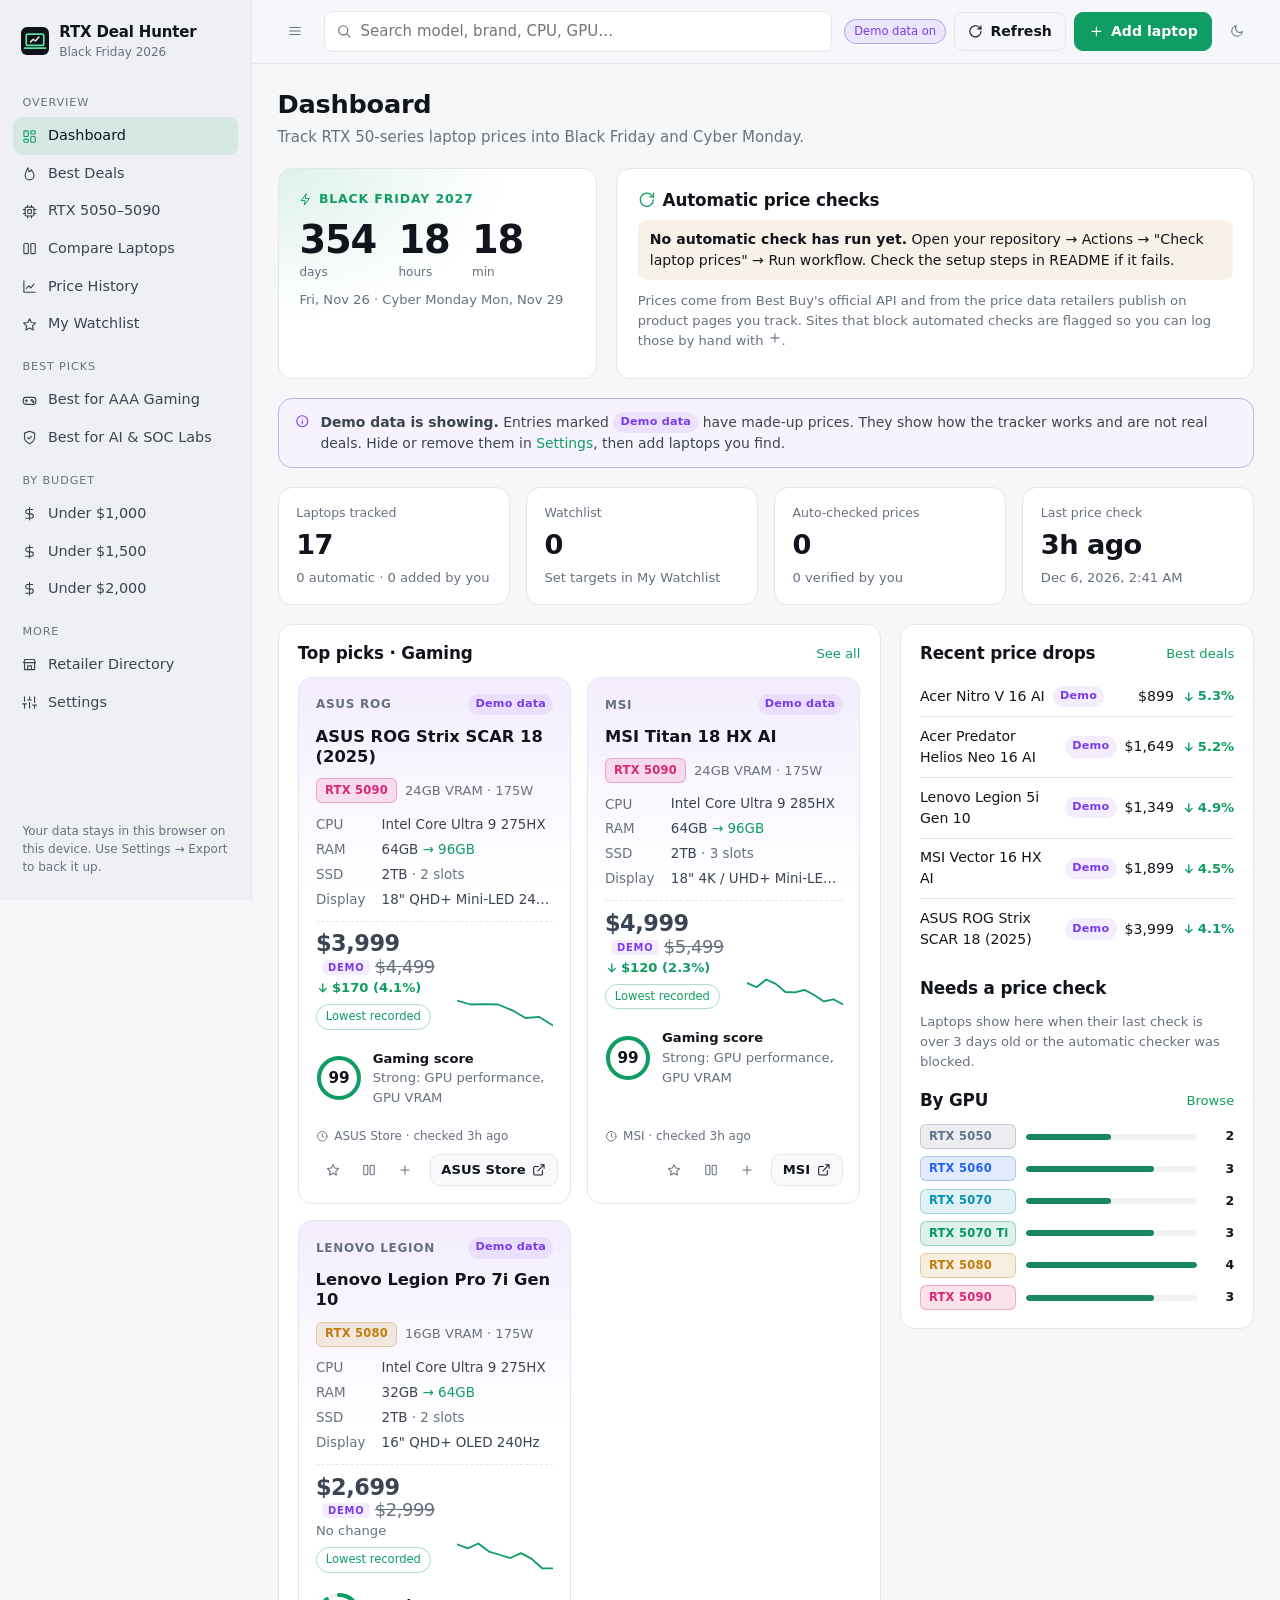
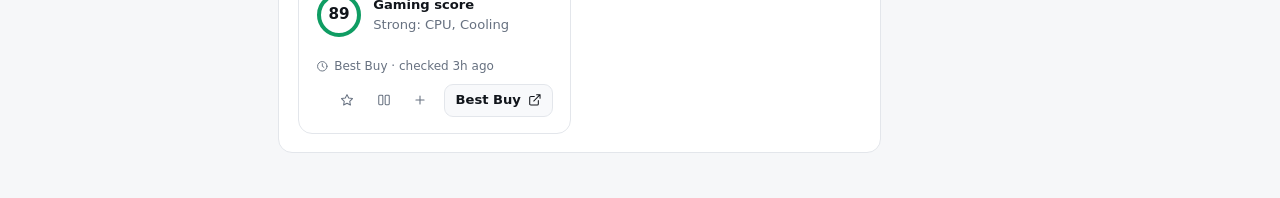
==== index.html @ cf2bd479 "Add files via upload uploading existing codebase!" ====
<!DOCTYPE html>
<html lang="en" data-theme="dark">
<head>
  <meta charset="utf-8">
  <meta name="viewport" content="width=device-width, initial-scale=1, viewport-fit=cover">
  <title>RTX Deal Hunter · Gaming Laptop Deal Tracker</title>
  <meta name="description" content="Track, compare and score RTX 50-series gaming laptop deals for Black Friday and Cyber Monday. Runs entirely in your browser.">
  <meta name="color-scheme" content="dark light">
  <meta name="theme-color" content="#0b0d11">
  <meta http-equiv="Content-Security-Policy" content="default-src 'self'; script-src 'self'; style-src 'self' 'unsafe-inline'; img-src 'self' data:; connect-src 'self' https:; object-src 'none'; base-uri 'self'; form-action 'none'">
  <meta name="referrer" content="strict-origin-when-cross-origin">
  <link rel="icon" href="assets/favicon.svg" type="image/svg+xml">
  <link rel="stylesheet" href="style.css">
  <script src="script.js" defer></script>
</head>
<body>
  <a class="skip-link" href="#view">Skip to content</a>

  <div class="app">
    <aside class="sidebar" id="sidebar" aria-label="Main navigation">
      <div class="logo">
        <img src="assets/favicon.svg" alt="" width="28" height="28">
        <div>
          <div class="logo-name">RTX Deal Hunter</div>
          <div class="logo-sub">Black Friday 2026</div>
        </div>
      </div>
      <nav id="nav"></nav>
      <div class="sidebar-foot">
        <p>Your data stays in this browser on this device. Use Settings → Export to back it up.</p>
      </div>
    </aside>
    <div class="scrim" data-action="nav-close"></div>

    <div class="main">
      <header class="topbar">
        <button class="icon-btn nav-toggle" data-action="nav-toggle" aria-label="Open menu" aria-controls="sidebar"></button>
        <label class="top-search">
          <span class="sr-only">Search laptops</span>
          <span class="top-search-icon" aria-hidden="true"></span>
          <input type="search" id="global-search" placeholder="Search model, brand, CPU, GPU…" autocomplete="off">
        </label>
        <div class="top-actions">
          <span class="pill pill-demo" id="demo-pill" hidden>Demo data on</span>
          <button class="btn btn-ghost" data-action="refresh" id="refresh-btn" title="Refresh prices"></button>
          <button class="btn btn-primary" data-action="add-laptop" id="add-btn"></button>
          <button class="icon-btn" data-action="theme" id="theme-btn" aria-label="Toggle light or dark theme"></button>
        </div>
      </header>

      <main id="view" tabindex="-1"></main>
    </div>
  </div>

  <div class="compare-tray" id="compare-tray" hidden></div>
  <div class="modal-root" id="modal-root" hidden></div>
  <div class="toasts" id="toasts" aria-live="polite"></div>
  <input type="file" id="import-input" accept=".json,.csv,application/json,text/csv" hidden>

  <noscript><p class="noscript">RTX Deal Hunter needs JavaScript turned on.</p></noscript>
</body>
</html>
---- style.css ----
/* RTX Deal Hunter · style.css
 * Minimal dark-first design with an optional light theme.
 */

:root {
  --bg: #0b0d11;
  --bg-2: #0f1217;
  --surface: #13171d;
  --surface-2: #181d24;
  --surface-3: #1e242d;
  --border: #232a34;
  --border-2: #2d3541;
  --text: #e7eaee;
  --text-2: #b4bcc8;
  --muted: #828c9a;
  --accent: #5be3a3;
  --accent-2: #2fbf7f;
  --accent-ink: #062014;
  --accent-soft: rgba(91, 227, 163, .12);
  --down: #4ade80;
  --up: #f87171;
  --warn: #f5b84b;
  --warn-soft: rgba(245, 184, 75, .12);
  --demo: #a78bfa;
  --demo-soft: rgba(167, 139, 250, .13);
  --danger: #f87171;
  --shadow: 0 1px 2px rgba(0, 0, 0, .3), 0 8px 24px rgba(0, 0, 0, .25);
  --radius: 14px;
  --radius-sm: 9px;
  --sidebar: 252px;
  --font: "Inter", ui-sans-serif, system-ui, -apple-system, "Segoe UI", Roboto, "Helvetica Neue", Arial, sans-serif;
  --mono: ui-monospace, "SF Mono", "JetBrains Mono", Menlo, Consolas, monospace;
  --ease: cubic-bezier(.2, .7, .2, 1);
  --g5050: #94a3b8; --g5060: #60a5fa; --g5070: #22d3ee; --g5070ti: #34d399; --g5080: #fbbf24; --g5090: #f472b6;
  color-scheme: dark;
}
[data-theme="light"] {
  --bg: #f6f7f9;
  --bg-2: #eef0f3;
  --surface: #ffffff;
  --surface-2: #f8f9fb;
  --surface-3: #eff1f4;
  --border: #e3e6eb;
  --border-2: #d3d8df;
  --text: #11151b;
  --text-2: #3b4452;
  --muted: #677180;
  --accent: #0f9d63;
  --accent-2: #0b7f50;
  --accent-ink: #ffffff;
  --accent-soft: rgba(15, 157, 99, .1);
  --down: #0f9d63;
  --up: #dc2626;
  --warn: #b7791f;
  --warn-soft: rgba(183, 121, 31, .1);
  --demo: #7c3aed;
  --demo-soft: rgba(124, 58, 237, .09);
  --danger: #dc2626;
  --shadow: 0 1px 2px rgba(16, 24, 40, .05), 0 6px 18px rgba(16, 24, 40, .06);
  --g5050: #64748b; --g5060: #2563eb; --g5070: #0891b2; --g5070ti: #059669; --g5080: #c27c0e; --g5090: #db2777;
  color-scheme: light;
}

*, *::before, *::after { box-sizing: border-box; }
html { -webkit-text-size-adjust: 100%; scroll-behavior: smooth; }
body {
  margin: 0; background: var(--bg); color: var(--text);
  font: 15px/1.5 var(--font); font-feature-settings: "cv11", "ss01";
  -webkit-font-smoothing: antialiased; text-rendering: optimizeLegibility;
}
body.modal-open { overflow: hidden; }
h1, h2, h3 { margin: 0; line-height: 1.25; letter-spacing: -.01em; }
h1 { font-size: 1.6rem; font-weight: 650; }
h2 { font-size: 1.05rem; font-weight: 620; }
h3 { font-size: .98rem; font-weight: 600; }
p { margin: .4rem 0; }
a { color: var(--accent); text-decoration: none; }
a:hover { text-decoration: underline; }
code { font-family: var(--mono); font-size: .85em; background: var(--surface-3); padding: .1em .35em; border-radius: 5px; }
s { color: var(--muted); font-weight: 400; font-size: .8em; margin-left: .3rem; }
.muted { color: var(--muted); }
.small { font-size: .82rem; }
.ok { color: var(--down); }
.warn { color: var(--warn); }
.mt { margin-top: 1.2rem; }
.sr-only { position: absolute; width: 1px; height: 1px; overflow: hidden; clip: rect(0 0 0 0); white-space: nowrap; }
.skip-link { position: absolute; left: -999px; top: 8px; z-index: 100; background: var(--accent); color: var(--accent-ink); padding: .5rem .8rem; border-radius: 8px; }
.skip-link:focus { left: 8px; }
:focus-visible { outline: 2px solid var(--accent); outline-offset: 2px; border-radius: 6px; }
.ico { width: 1.05em; height: 1.05em; flex: none; }
.ico-lg { width: 2rem; height: 2rem; color: var(--muted); }
.num, .price, .kpi-value, .bar-val, .stats strong, .count strong, .rank, .ring span { font-variant-numeric: tabular-nums; }
.noscript { padding: 2rem; text-align: center; }

/* ---------- Layout ---------- */
.app { display: grid; grid-template-columns: var(--sidebar) 1fr; min-height: 100vh; }
.sidebar {
  position: sticky; top: 0; height: 100vh; overflow-y: auto;
  background: var(--bg-2); border-right: 1px solid var(--border);
  display: flex; flex-direction: column; padding: 1.1rem .8rem;
}
.logo { display: flex; align-items: center; gap: .65rem; padding: .2rem .5rem 1.1rem; }
.logo-name { font-weight: 700; letter-spacing: -.01em; }
.logo-sub { font-size: .75rem; color: var(--muted); }
.nav-group { font-size: .7rem; text-transform: uppercase; letter-spacing: .08em; color: var(--muted); padding: 1rem .6rem .35rem; }
.nav-item {
  display: flex; align-items: center; gap: .65rem; padding: .5rem .6rem; border-radius: 9px;
  color: var(--text-2); font-size: .9rem; transition: background .15s, color .15s;
}
.nav-item:hover { background: var(--surface-2); color: var(--text); text-decoration: none; }
.nav-item.active { background: var(--accent-soft); color: var(--text); }
.nav-item.active .ico { color: var(--accent); }
.nav-n { margin-left: auto; font-size: .72rem; color: var(--muted); font-variant-numeric: tabular-nums; }
.sidebar-foot { margin-top: auto; padding: 1rem .6rem 0; font-size: .75rem; color: var(--muted); }
.scrim { display: none; }

.main { min-width: 0; display: flex; flex-direction: column; }
.topbar {
  position: sticky; top: 0; z-index: 20; display: flex; align-items: center; gap: .8rem;
  padding: .7rem 1.6rem; background: color-mix(in srgb, var(--bg) 85%, transparent);
  backdrop-filter: saturate(140%) blur(10px); -webkit-backdrop-filter: saturate(140%) blur(10px);
  border-bottom: 1px solid var(--border);
}
.nav-toggle { display: none; }
.top-search { position: relative; flex: 1; max-width: 520px; }
.top-search-icon { position: absolute; left: .75rem; top: 50%; transform: translateY(-50%); color: var(--muted); display: flex; }
.top-search input { width: 100%; padding-left: 2.2rem; }
.top-actions { display: flex; align-items: center; gap: .5rem; margin-left: auto; }
#view { padding: 1.6rem; max-width: 1400px; width: 100%; outline: none; }

/* ---------- Controls ---------- */
input, select, textarea {
  font: inherit; color: var(--text); background: var(--surface); border: 1px solid var(--border);
  border-radius: var(--radius-sm); padding: .5rem .7rem; min-height: 38px; transition: border-color .15s, box-shadow .15s;
}
textarea { resize: vertical; min-height: 64px; }
input:hover, select:hover, textarea:hover { border-color: var(--border-2); }
input:focus, select:focus, textarea:focus { outline: none; border-color: var(--accent); box-shadow: 0 0 0 3px var(--accent-soft); }
select { appearance: none; padding-right: 2rem; background-image: linear-gradient(45deg, transparent 50%, var(--muted) 50%), linear-gradient(135deg, var(--muted) 50%, transparent 50%); background-position: calc(100% - 15px) 50%, calc(100% - 10px) 50%; background-size: 5px 5px; background-repeat: no-repeat; }
input[type=number] { -moz-appearance: textfield; }
input::-webkit-outer-spin-button, input::-webkit-inner-spin-button { -webkit-appearance: none; margin: 0; }
input[type=checkbox], input[type=radio] { min-height: 0; accent-color: var(--accent); width: 1rem; height: 1rem; margin: .15rem 0 0; flex: none; }

.btn {
  display: inline-flex; align-items: center; gap: .45rem; justify-content: center; white-space: nowrap;
  font: inherit; font-size: .88rem; font-weight: 550; color: var(--text); background: var(--surface-2);
  border: 1px solid var(--border); border-radius: var(--radius-sm); padding: .5rem .85rem; min-height: 38px;
  cursor: pointer; transition: background .15s, border-color .15s, transform .1s; text-decoration: none !important;
}
.btn:hover { background: var(--surface-3); border-color: var(--border-2); }
.btn:active { transform: translateY(1px); }
.btn-sm { padding: .35rem .65rem; min-height: 32px; font-size: .82rem; }
.btn-primary { background: var(--accent); border-color: var(--accent); color: var(--accent-ink); }
.btn-primary:hover { background: var(--accent-2); border-color: var(--accent-2); }
.btn-ghost { background: transparent; }
.btn-danger { background: var(--danger); border-color: var(--danger); color: #fff; }
.btn-danger-ghost { background: transparent; color: var(--danger); border-color: color-mix(in srgb, var(--danger) 40%, var(--border)); }
.btn-danger-ghost:hover { background: color-mix(in srgb, var(--danger) 10%, transparent); }
.icon-btn {
  display: inline-grid; place-items: center; width: 34px; height: 34px; padding: 0; flex: none;
  background: transparent; border: 1px solid transparent; border-radius: 9px; color: var(--muted); cursor: pointer;
  transition: background .15s, color .15s;
}
.icon-btn:hover { background: var(--surface-3); color: var(--text); text-decoration: none; }
.icon-btn.on { color: var(--accent); background: var(--accent-soft); }
.icon-btn.on .ico { fill: currentColor; fill-opacity: .25; }
.linklike { background: none; border: 0; padding: 0; font: inherit; color: inherit; text-align: left; cursor: pointer; }
.linklike:hover { color: var(--accent); }
.spinning .ico { animation: spin 1s linear infinite; }
@keyframes spin { to { transform: rotate(360deg); } }

.badge {
  display: inline-flex; align-items: center; gap: .25rem; font-size: .7rem; font-weight: 600; letter-spacing: .02em;
  padding: .15rem .45rem; border-radius: 999px; background: var(--surface-3); color: var(--text-2); white-space: nowrap; vertical-align: middle;
}
.badge .ico { width: .8rem; height: .8rem; }
.badge-ok { background: var(--accent-soft); color: var(--down); }
.badge-warn { background: var(--warn-soft); color: var(--warn); }
.badge-demo { background: var(--demo-soft); color: var(--demo); }
.pill { font-size: .72rem; padding: .2rem .55rem; border-radius: 999px; border: 1px solid var(--border); white-space: nowrap; }
.pill-demo { color: var(--demo); border-color: color-mix(in srgb, var(--demo) 40%, transparent); background: var(--demo-soft); }
.pill-auto { color: var(--accent); border-color: color-mix(in srgb, var(--accent) 40%, transparent); background: var(--accent-soft); }
.badge-auto { background: rgba(96, 165, 250, .13); color: #60a5fa; }
[data-theme="light"] .badge-auto { color: #2563eb; background: rgba(37, 99, 235, .09); }
.pill-low { color: var(--down); border-color: color-mix(in srgb, var(--down) 35%, transparent); }

.delta { display: inline-flex; align-items: center; gap: .15rem; font-weight: 600; font-size: .82rem; font-variant-numeric: tabular-nums; }
.delta .ico { width: .85rem; height: .85rem; stroke-width: 2.4; }
.delta.down { color: var(--down); }
.delta.up { color: var(--up); }
.delta.flat { color: var(--muted); font-weight: 500; }

.gpu-chip {
  display: inline-block; font-size: .72rem; font-weight: 700; letter-spacing: .02em; padding: .18rem .5rem; border-radius: 6px;
  color: var(--gc); background: color-mix(in srgb, var(--gc) 13%, transparent); border: 1px solid color-mix(in srgb, var(--gc) 30%, transparent); white-space: nowrap;
}
.g5050 { --gc: var(--g5050); } .g5060 { --gc: var(--g5060); } .g5070 { --gc: var(--g5070); }
.g5070ti { --gc: var(--g5070ti); } .g5080 { --gc: var(--g5080); } .g5090 { --gc: var(--g5090); }

/* ---------- Page ---------- */
.page-head { display: flex; justify-content: space-between; align-items: flex-end; gap: 1rem; flex-wrap: wrap; margin-bottom: 1.2rem; }
.page-head p { margin: .3rem 0 0; max-width: 70ch; }
.row-actions { display: flex; flex-wrap: wrap; gap: .4rem; align-items: center; }
.notice {
  display: flex; gap: .7rem; align-items: flex-start; padding: .8rem 1rem; margin-bottom: 1.2rem;
  border: 1px solid var(--border); background: var(--surface); border-radius: var(--radius); font-size: .87rem; color: var(--text-2);
}
.notice > .ico { margin-top: .15rem; color: var(--muted); }
.notice-demo { border-color: color-mix(in srgb, var(--demo) 30%, var(--border)); background: color-mix(in srgb, var(--demo) 6%, var(--surface)); }
.notice-demo > .ico { color: var(--demo); }
.panel { background: var(--surface); border: 1px solid var(--border); border-radius: var(--radius); padding: 1.1rem 1.2rem; margin-bottom: 1.2rem; }
.panel > h2 { margin-bottom: .7rem; }
.panel-head { display: flex; justify-content: space-between; align-items: center; gap: 1rem; margin-bottom: .8rem; flex-wrap: wrap; }

/* ---------- Dashboard ---------- */
.hero { display: grid; grid-template-columns: minmax(260px, 1fr) 2fr; gap: 1.2rem; margin-bottom: 1.2rem; }
.hero > div { background: var(--surface); border: 1px solid var(--border); border-radius: var(--radius); padding: 1.3rem; }
.hero-count { background: radial-gradient(120% 120% at 0% 0%, color-mix(in srgb, var(--accent) 14%, var(--surface)) 0%, var(--surface) 60%) !important; }
.eyebrow { display: flex; align-items: center; gap: .4rem; font-size: .78rem; font-weight: 600; text-transform: uppercase; letter-spacing: .07em; color: var(--accent); }
.count { display: flex; gap: 1.4rem; margin: .8rem 0 .5rem; }
.count strong { display: block; font-size: 2.4rem; font-weight: 700; line-height: 1; letter-spacing: -.03em; }
.count span { font-size: .75rem; color: var(--muted); }
.count-live { font-size: 2rem; font-weight: 700; margin: .8rem 0 .5rem; color: var(--accent); }
.hero-how h2 { margin-bottom: .6rem; }
.how-list { margin: 0 0 .5rem; padding-left: 1.2rem; display: grid; gap: .4rem; color: var(--text-2); font-size: .9rem; }
.hero-how h2 { display: flex; align-items: center; gap: .45rem; }
.hero-how h2 .ico { color: var(--accent); }
.auto-status { font-size: .88rem; padding: .55rem .75rem; border-radius: var(--radius-sm); margin: .2rem 0 .7rem; }
.auto-good { background: var(--accent-soft); }
.auto-warn { background: var(--warn-soft); }
.source-list { list-style: none; padding: 0; margin: 0 0 .6rem; display: grid; gap: .3rem; font-size: .85rem; }
.source-list li { display: grid; grid-template-columns: 10px auto 1fr; gap: .5rem; align-items: center; }
.source-list li .muted { text-align: right; }
.src-dot { width: 8px; height: 8px; border-radius: 50%; background: var(--muted); }
.src-ok { background: var(--accent); } .src-partial { background: var(--warn); }
.src-blocked, .src-error, .src-skipped, .src-no-price { background: var(--up); }
div.auto-warn { display: flex; align-items: center; gap: .35rem; color: var(--warn); background: none; padding: 0; margin: 0; }
.how-list .ico { vertical-align: -2px; color: var(--accent); }
.kpis { display: grid; grid-template-columns: repeat(4, minmax(0, 1fr)); gap: 1rem; margin-bottom: 1.2rem; }
.kpi { background: var(--surface); border: 1px solid var(--border); border-radius: var(--radius); padding: 1rem 1.1rem; }
.kpi-label { font-size: .78rem; color: var(--muted); }
.kpi-value { font-size: 1.7rem; font-weight: 680; letter-spacing: -.02em; margin: .15rem 0; }
.kpi.good .kpi-value { color: var(--accent); }
.dash-grid { display: grid; grid-template-columns: 1.7fr 1fr; gap: 1.2rem; align-items: start; }
.mini-list { list-style: none; margin: 0; padding: 0; }
.mini-list li { display: flex; align-items: center; gap: .5rem; padding: .55rem 0; border-top: 1px solid var(--border); font-size: .88rem; }
.mini-list li:first-child { border-top: 0; }
.mini-right { margin-left: auto; display: flex; align-items: center; gap: .5rem; white-space: nowrap; font-variant-numeric: tabular-nums; }
.gpu-dist { display: grid; gap: .45rem; }
.gpu-dist-row { display: grid; grid-template-columns: 96px 1fr 28px; align-items: center; gap: .6rem; color: inherit; }
.gpu-dist-row:hover { text-decoration: none; }
.gpu-dist-row:hover .bar > span { background: var(--accent); }

/* ---------- Filters ---------- */
.filters { display: flex; flex-wrap: wrap; gap: .5rem; align-items: center; margin-bottom: .6rem; }
.field { position: relative; display: flex; align-items: center; gap: .4rem; }
.field > .ico { position: absolute; left: .7rem; color: var(--muted); pointer-events: none; }
.field-search { flex: 1 1 240px; }
.field-search input, .field.grow input { width: 100%; padding-left: 2.1rem; }
.field.grow { flex: 1; }
.field-range input { width: 92px; }
.result-meta { font-size: .8rem; color: var(--muted); margin: 0 0 .9rem; }

.gpu-chips { display: flex; gap: .4rem; flex-wrap: wrap; margin-bottom: 1rem; }
.chip {
  display: inline-flex; align-items: center; gap: .45rem; font: inherit; font-size: .85rem; font-weight: 550;
  background: var(--surface); color: var(--text-2); border: 1px solid var(--border); border-radius: 999px; padding: .4rem .85rem; cursor: pointer;
}
.chip:hover { border-color: var(--border-2); color: var(--text); }
.chip.on { background: var(--accent-soft); color: var(--text); border-color: color-mix(in srgb, var(--accent) 45%, transparent); }
.chip-n { font-size: .72rem; color: var(--muted); font-variant-numeric: tabular-nums; }
.gpu-table { display: grid; grid-template-columns: repeat(6, minmax(0, 1fr)); gap: .6rem; }
.gpu-cell { background: var(--surface); border: 1px solid var(--border); border-radius: var(--radius-sm); padding: .75rem; display: grid; gap: .4rem; }
.gpu-cell.on { border-color: color-mix(in srgb, var(--accent) 45%, var(--border)); }
.gpu-meta { display: flex; justify-content: space-between; font-size: .82rem; }
.gpu-perf { height: 4px; border-radius: 4px; background: var(--surface-3); overflow: hidden; }
.gpu-perf > span { display: block; height: 100%; background: var(--accent); border-radius: 4px; }
.gpu-foot { margin: .6rem 0 1.2rem; }
.seg { display: inline-flex; gap: 2px; padding: 3px; background: var(--surface-2); border: 1px solid var(--border); border-radius: 11px; margin-bottom: 1rem; flex-wrap: wrap; }
.seg-btn { display: inline-flex; align-items: center; gap: .4rem; font: inherit; font-size: .84rem; font-weight: 550; padding: .38rem .8rem; border-radius: 8px; border: 0; background: transparent; color: var(--muted); cursor: pointer; white-space: nowrap; }
.seg-btn:hover { color: var(--text); }
.seg-btn.on { background: var(--surface); color: var(--text); box-shadow: var(--shadow); }
.seg-n { font-size: .72rem; font-variant-numeric: tabular-nums; color: var(--accent); }
.seg-sm { margin: 0; }
.seg-scroll { display: flex; flex-wrap: nowrap; overflow-x: auto; max-width: 100%; scrollbar-width: none; }

/* ---------- Cards ---------- */
.grid { display: grid; grid-template-columns: repeat(auto-fill, minmax(300px, 1fr)); gap: 1rem; }
.grid-tight { grid-template-columns: repeat(auto-fill, minmax(260px, 1fr)); }
.card {
  position: relative; display: flex; flex-direction: column; gap: .7rem; background: var(--surface); border: 1px solid var(--border);
  border-radius: var(--radius); padding: 1rem 1.05rem; transition: border-color .2s var(--ease), transform .2s var(--ease), box-shadow .2s var(--ease);
  animation: rise .35s var(--ease) both;
}
.card:hover { border-color: var(--border-2); box-shadow: var(--shadow); }
.card-demo { background-image: linear-gradient(var(--demo-soft), transparent 40%); }
@keyframes rise { from { opacity: 0; transform: translateY(6px); } }
.card-head { display: flex; justify-content: space-between; align-items: center; gap: .5rem; }
.brand { font-size: .75rem; color: var(--muted); font-weight: 600; text-transform: uppercase; letter-spacing: .06em; }
.badges { display: flex; gap: .3rem; flex-wrap: wrap; justify-content: flex-end; }
.card-title { font-size: 1.02rem; font-weight: 620; }
.gpu-line { display: flex; align-items: center; gap: .5rem; font-size: .82rem; }
.spec-list { margin: 0; display: grid; gap: .3rem; font-size: .84rem; }
.spec-list > div { display: grid; grid-template-columns: 58px 1fr; gap: .5rem; }
.spec-list dt { color: var(--muted); }
.spec-list dd { margin: 0; color: var(--text-2); overflow: hidden; text-overflow: ellipsis; white-space: nowrap; }
.price-block { display: flex; align-items: flex-end; justify-content: space-between; gap: .7rem; padding-top: .6rem; border-top: 1px dashed var(--border); }
.price { font-size: 1.4rem; font-weight: 700; letter-spacing: -.02em; line-height: 1.15; display: flex; align-items: baseline; flex-wrap: wrap; }
.price-big { font-size: 1.8rem; }
.price.is-demo { color: var(--text-2); }
.demo-tag { font-size: .62rem; font-weight: 700; text-transform: uppercase; letter-spacing: .08em; color: var(--demo); background: var(--demo-soft); padding: .1rem .35rem; border-radius: 5px; margin-left: .4rem; align-self: center; }
.delta-line { min-height: 1.2rem; display: flex; gap: .4rem; align-items: center; flex-wrap: wrap; }
.spark { width: 96px; height: 34px; flex: none; }
.spark polyline { stroke-width: 1.8; stroke-linejoin: round; stroke-linecap: round; }
.spark-down polyline { stroke: var(--down); }
.spark-up polyline { stroke: var(--muted); }
.spark-empty { width: 96px; }
.score-line { display: flex; align-items: center; gap: .7rem; padding: .5rem; margin: 0 -.5rem; border-radius: 10px; background: none; border: 0; font: inherit; color: inherit; text-align: left; cursor: pointer; }
.score-line:hover { background: var(--surface-2); }
.score-label { font-size: .82rem; font-weight: 600; }
.card-foot { display: flex; justify-content: space-between; align-items: center; gap: .5rem; margin-top: auto; flex-wrap: wrap; }
.checked { display: flex; align-items: center; gap: .35rem; font-size: .75rem; color: var(--muted); min-width: 0; }
.card-actions { display: flex; align-items: center; gap: .15rem; margin-left: auto; }
.card-actions .btn { margin-left: .3rem; }

.ring { position: relative; display: grid; place-items: center; flex: none; }
.ring svg { position: absolute; inset: 0; width: 100%; height: 100%; }
.ring circle { fill: none; stroke-width: 4; }
.ring-bg { stroke: var(--surface-3); }
.ring-fg { stroke-linecap: round; transition: stroke-dashoffset .6s var(--ease); }
.ring span { position: relative; font-weight: 700; font-size: .95rem; }
.ring-great .ring-fg { stroke: var(--accent); }
.ring-good .ring-fg { stroke: #60a5fa; }
.ring-ok .ring-fg { stroke: var(--warn); }
.ring-low .ring-fg { stroke: var(--up); }
.score-pill { display: inline-block; min-width: 2.4rem; text-align: center; font-weight: 700; padding: .15rem .4rem; border-radius: 7px; font-variant-numeric: tabular-nums; }
.sp-great { color: var(--accent); background: var(--accent-soft); }
.sp-good { color: #60a5fa; background: rgba(96, 165, 250, .12); }
.sp-ok { color: var(--warn); background: var(--warn-soft); }
.sp-low { color: var(--up); background: color-mix(in srgb, var(--up) 12%, transparent); }

/* ---------- Ranked list ---------- */
.ranked { list-style: none; margin: 0; padding: 0; display: grid; gap: .8rem; }
.ranked-row { display: grid; grid-template-columns: 40px 1fr 190px; gap: 1rem; align-items: start; background: var(--surface); border: 1px solid var(--border); border-radius: var(--radius); padding: 1rem 1.1rem; animation: rise .35s var(--ease) both; }
.rank { font-size: 1.3rem; font-weight: 700; color: var(--muted); padding-top: .1rem; }
.ranked-row:nth-child(-n+3) .rank { color: var(--accent); }
.ranked-top { display: flex; align-items: center; gap: .5rem; flex-wrap: wrap; margin-bottom: .2rem; }
.ranked-name { font-weight: 620; font-size: 1rem; }
.ranked-side { display: grid; justify-items: end; gap: .3rem; text-align: right; }
.ranked-side .price { justify-content: flex-end; }
.sub-scores { display: flex; gap: 1.2rem; margin-top: .7rem; }
.sub-scores > div { display: grid; }
.sub-scores strong { font-size: 1.15rem; }
.score-notes { margin: .6rem 0 0; padding-left: 1.1rem; font-size: .8rem; color: var(--text-2); display: grid; gap: .2rem; }

.bars { display: grid; gap: .5rem; margin-top: .7rem; }
.bars-compact { grid-template-columns: repeat(2, minmax(0, 1fr)); column-gap: 1.4rem; row-gap: .35rem; }
.bar-row { display: grid; grid-template-columns: 118px 1fr 56px; align-items: center; gap: .6rem; font-size: .8rem; }
.bar-row .bar-why { grid-column: 1 / -1; margin-top: -.3rem; }
.bar-label { color: var(--text-2); white-space: nowrap; overflow: hidden; text-overflow: ellipsis; }
.bar { display: block; height: 6px; background: var(--surface-3); border-radius: 6px; overflow: hidden; }
.bar > span { display: block; height: 100%; background: color-mix(in srgb, var(--accent) 75%, var(--text-2)); border-radius: 6px; transition: width .5s var(--ease); }
.bar-val { text-align: right; font-weight: 600; font-size: .78rem; }

/* ---------- Tables ---------- */
.table-wrap { overflow-x: auto; border: 1px solid var(--border); border-radius: var(--radius); background: var(--surface); -webkit-overflow-scrolling: touch; }
table { border-collapse: collapse; width: 100%; font-size: .86rem; }
th, td { padding: .6rem .8rem; border-bottom: 1px solid var(--border); text-align: left; vertical-align: top; }
tbody tr:last-child > * { border-bottom: 0; }
thead th { font-size: .78rem; font-weight: 600; color: var(--muted); background: var(--surface-2); }
.compare-table { min-width: 720px; }
.compare-table th[scope=row] { color: var(--muted); font-weight: 500; width: 180px; position: sticky; left: 0; background: var(--surface); z-index: 1; }
.compare-table thead th { font-size: .9rem; color: var(--text); min-width: 180px; }
.compare-table thead th:first-child { position: sticky; left: 0; z-index: 2; }
.compare-table td.best { background: var(--accent-soft); }
.compare-table tr.sec th { background: var(--surface-2); font-size: .72rem; text-transform: uppercase; letter-spacing: .07em; color: var(--muted); padding: .4rem .8rem; }
.compare-table .price { font-size: 1.15rem; }
.compare-pick select { min-width: 260px; }
.obs-table td { white-space: nowrap; }
.obs-table td:nth-child(5) { white-space: normal; min-width: 160px; }
.weights { font-size: .84rem; }
.weights td, .weights th { text-align: center; }
.weights th[scope=row] { text-align: left; font-weight: 500; color: var(--text-2); }
.weights td.hi { color: var(--accent); font-weight: 700; }

/* ---------- Charts ---------- */
.chart { position: relative; width: 100%; min-height: 220px; }
.chart-sm { min-height: 200px; margin: 1rem 0; }
.chart-svg { display: block; width: 100%; height: auto; overflow: visible; }
.chart-empty { display: grid; place-items: center; min-height: 200px; border: 1px dashed var(--border); border-radius: var(--radius-sm); font-size: .88rem; }
.grid-line { stroke: var(--border); stroke-width: 1; }
.axis { fill: var(--muted); font-size: 11px; font-family: var(--font); font-variant-numeric: tabular-nums; }
.ref-line { stroke: var(--muted); stroke-width: 1; stroke-dasharray: 3 4; opacity: .55; }
.ref-label { fill: var(--muted); font-size: 10.5px; font-family: var(--font); }
.price-line { fill: none; stroke: var(--accent); stroke-width: 2.2; stroke-linejoin: round; }
.area-top { stop-color: var(--accent); stop-opacity: .22; }
.area-bot { stop-color: var(--accent); stop-opacity: 0; }
.pt { stroke: var(--surface); stroke-width: 2; }
.pt-verified { fill: var(--accent); }
.pt-auto { fill: #60a5fa; }
.pt-unverified { fill: var(--warn); }
.pt-demo { fill: var(--demo); }
.hover-line { stroke: var(--text-2); stroke-width: 1; opacity: .4; }
.hit { cursor: crosshair; touch-action: pan-y; }
.tip {
  position: absolute; transform: translate(-50%, -100%); pointer-events: none; z-index: 3;
  background: var(--surface-3); border: 1px solid var(--border-2); border-radius: 9px; padding: .45rem .6rem; font-size: .78rem;
  box-shadow: var(--shadow); white-space: nowrap;
}
.legend { display: flex; gap: 1rem; flex-wrap: wrap; margin-top: .5rem; }
.legend span { display: inline-flex; align-items: center; gap: .35rem; }
.dot { width: 9px; height: 9px; border-radius: 50%; display: inline-block; }
.dot-auto { background: #60a5fa; } .dot-verified { background: var(--accent); } .dot-unverified { background: var(--warn); } .dot-demo { background: var(--demo); }
.dash { width: 16px; border-top: 1.5px dashed var(--muted); display: inline-block; }

/* ---------- History ---------- */
.hist-grid { display: grid; grid-template-columns: 1fr 1fr; gap: 1.2rem; }
.stats { display: grid; grid-template-columns: repeat(3, minmax(0, 1fr)); gap: 1rem .8rem; }
.stats > div { display: grid; gap: .1rem; }
.stats strong { font-size: 1.15rem; }
.cmp-row { display: flex; justify-content: space-between; gap: 1rem; padding: .5rem 0; border-bottom: 1px solid var(--border); font-size: .9rem; }

/* ---------- Watchlist ---------- */
.watch-list { display: grid; gap: .7rem; }
.watch-row { display: grid; grid-template-columns: 1fr 96px 140px 150px auto; gap: 1rem; align-items: center; background: var(--surface); border: 1px solid var(--border); border-radius: var(--radius); padding: .9rem 1.1rem; }
.watch-row.hit { border-color: color-mix(in srgb, var(--accent) 50%, var(--border)); }
.watch-price .price { font-size: 1.2rem; }
.watch-target { display: grid; gap: .2rem; }
.watch-target input { width: 100%; }

/* ---------- Settings ---------- */
.settings { display: grid; grid-template-columns: repeat(auto-fill, minmax(340px, 1fr)); gap: 0 1.2rem; align-items: start; }
.settings .panel > .row-actions, .settings .panel > .seg, .settings .panel > .btn { margin-top: .6rem; }
.radio-list { display: grid; gap: .35rem; margin: .6rem 0; }
.radio, .check, .switch { display: flex; gap: .55rem; align-items: flex-start; font-size: .88rem; cursor: pointer; }
.radio span { display: flex; align-items: center; gap: .45rem; }
.radio-list .radio { padding: .45rem .6rem; border: 1px solid var(--border); border-radius: var(--radius-sm); }
.radio-list .radio:has(input:checked) { border-color: color-mix(in srgb, var(--accent) 50%, var(--border)); background: var(--accent-soft); }
.radio-list .radio input { margin-top: .2rem; }
.import-row { display: flex; gap: .5rem; flex-wrap: wrap; align-items: center; margin: .8rem 0 .4rem; }
.feed-form { display: flex; gap: .5rem; flex-wrap: wrap; margin: .6rem 0; }
.plain-list { margin: .4rem 0 1rem; padding-left: 1.1rem; display: grid; gap: .35rem; color: var(--text-2); }

/* ---------- Empty ---------- */
.empty { display: grid; justify-items: center; text-align: center; gap: .4rem; padding: 2.5rem 1rem; border: 1px dashed var(--border-2); border-radius: var(--radius); background: var(--surface); }
.empty .btn { margin-top: .6rem; }

/* ---------- Retailers ---------- */
.retailer-card h3 { font-size: 1.05rem; }

/* ---------- Compare tray ---------- */
.compare-tray {
  position: fixed; left: 50%; bottom: 1rem; transform: translateX(-50%); z-index: 30; display: flex; align-items: center; gap: .8rem;
  max-width: min(900px, calc(100vw - 2rem)); padding: .5rem .5rem .5rem .8rem; background: var(--surface-3);
  border: 1px solid var(--border-2); border-radius: 14px; box-shadow: var(--shadow); animation: rise .25s var(--ease);
}
.compare-tray[hidden] { display: none; }
.tray-items { display: flex; gap: .35rem; overflow-x: auto; scrollbar-width: none; }
.tray-item { display: inline-flex; align-items: center; gap: .2rem; font-size: .78rem; padding: .25rem .3rem .25rem .6rem; background: var(--surface); border: 1px solid var(--border); border-radius: 8px; white-space: nowrap; }
.tray-item button { display: grid; place-items: center; width: 20px; height: 20px; background: none; border: 0; color: var(--muted); cursor: pointer; border-radius: 5px; padding: 0; }
.tray-item button:hover { color: var(--text); background: var(--surface-3); }

/* ---------- Modal ---------- */
.modal-root { position: fixed; inset: 0; z-index: 50; display: grid; place-items: center; padding: 1rem; }
.modal-root[hidden] { display: none; }
.modal-backdrop { position: absolute; inset: 0; background: rgba(5, 7, 10, .62); backdrop-filter: blur(3px); animation: fade .2s ease; }
.modal {
  position: relative; width: min(560px, 100%); max-height: calc(100vh - 2rem); overflow-y: auto; overscroll-behavior: contain;
  background: var(--surface); border: 1px solid var(--border-2); border-radius: 18px; padding: 1.4rem 1.5rem; box-shadow: 0 24px 64px rgba(0, 0, 0, .45);
  animation: pop .25s var(--ease);
}
.modal-wide { width: min(980px, 100%); }
.modal h2 { padding-right: 2.5rem; margin-bottom: .3rem; }
.modal h3 { margin: 1.2rem 0 .6rem; }
.modal-close { position: absolute; top: .9rem; right: .9rem; }
.modal-actions { display: flex; justify-content: flex-end; gap: .5rem; margin-top: 1.2rem; }
@keyframes fade { from { opacity: 0; } }
@keyframes pop { from { opacity: 0; transform: translateY(8px) scale(.985); } }
.detail-head { display: flex; justify-content: space-between; gap: 1rem; align-items: flex-start; flex-wrap: wrap; padding-right: 2.5rem; }
.detail-head .badges { justify-content: flex-start; margin-top: .4rem; }
.detail-price { text-align: right; display: grid; justify-items: end; gap: .2rem; }
.detail-actions { margin: 1rem 0 0; }
.detail-grid { display: grid; grid-template-columns: 1fr 1fr; gap: 1.6rem; }
.spec-table { margin: 0; display: grid; }
.spec-table > div { display: grid; grid-template-columns: 96px 1fr; gap: .7rem; padding: .45rem 0; border-bottom: 1px solid var(--border); font-size: .86rem; }
.spec-table dt { color: var(--muted); }
.spec-table dd { margin: 0; }
.score-head { display: flex; gap: .8rem; align-items: center; margin-bottom: .4rem; }
.form { display: grid; gap: .9rem; margin-top: 1rem; }
.form-grid { display: grid; grid-template-columns: repeat(2, minmax(0, 1fr)); gap: .8rem 1rem; }
.modal-wide .form-grid { grid-template-columns: repeat(4, minmax(0, 1fr)); }
.span-2 { grid-column: span 2; }
.fl { display: grid; gap: .3rem; font-size: .8rem; color: var(--muted); font-weight: 500; min-width: 0; }
.fl input, .fl select, .fl textarea { width: 100%; font-size: .92rem; }
fieldset.fl { border: 0; padding: 0; margin: 0; gap: .5rem; }
fieldset.fl legend { margin-bottom: .4rem; }
fieldset .radio { color: var(--text-2); padding: .55rem .7rem; border: 1px solid var(--border); border-radius: var(--radius-sm); }
fieldset .radio:has(input:checked) { border-color: color-mix(in srgb, var(--accent) 50%, var(--border)); background: var(--accent-soft); }
.check { color: var(--text-2); align-self: center; }
.form-error { color: var(--danger); font-size: .85rem; }

/* ---------- Toasts ---------- */
.toasts { position: fixed; top: 1rem; right: 1rem; z-index: 60; display: grid; gap: .5rem; max-width: min(380px, calc(100vw - 2rem)); }
.toast { background: var(--surface-3); color: var(--text); border: 1px solid var(--border-2); border-radius: 11px; padding: .65rem .9rem; font-size: .86rem; box-shadow: var(--shadow); opacity: 0; transform: translateY(-6px); transition: opacity .25s, transform .25s var(--ease); }
.toast.in { opacity: 1; transform: none; }
.toast-good { border-left: 3px solid var(--accent); }
.toast-error { border-left: 3px solid var(--danger); }

/* ---------- Responsive ---------- */
@media (max-width: 1200px) {
  .gpu-table { grid-template-columns: repeat(3, minmax(0, 1fr)); }
  .dash-grid { grid-template-columns: 1fr; }
  .watch-row { grid-template-columns: 1fr 120px 150px; }
  .watch-row .spark { display: none; }
  .watch-row .row-actions { grid-column: 1 / -1; }
}
@media (max-width: 960px) {
  .app { grid-template-columns: 1fr; }
  .sidebar { position: fixed; z-index: 40; left: 0; top: 0; width: min(290px, 85vw); transform: translateX(-102%); transition: transform .25s var(--ease); box-shadow: var(--shadow); }
  body.nav-open .sidebar { transform: none; }
  body.nav-open .scrim { display: block; position: fixed; inset: 0; z-index: 35; background: rgba(5, 7, 10, .5); }
  .nav-toggle { display: inline-grid; }
  .topbar { padding: .6rem 1rem; }
  #view { padding: 1.2rem 1rem 5rem; }
  .hero { grid-template-columns: 1fr; }
  .kpis { grid-template-columns: repeat(2, minmax(0, 1fr)); }
  .hist-grid, .detail-grid { grid-template-columns: 1fr; }
  .modal-wide .form-grid { grid-template-columns: repeat(2, minmax(0, 1fr)); }
  .ranked-row { grid-template-columns: 30px 1fr; }
  .ranked-side { grid-column: 2; justify-items: start; text-align: left; grid-template-columns: auto 1fr; align-items: center; column-gap: 1rem; }
  .ranked-side .ring { grid-row: span 3; }
  .ranked-side .price { justify-content: flex-start; }
}
@media (max-width: 640px) {
  body { font-size: 14.5px; }
  h1 { font-size: 1.35rem; }
  .hide-sm { display: none; }
  .pill-demo { display: none; }
  .top-actions .btn { padding: .45rem .6rem; }
  .filters > .field:not(.field-search) { flex: 1 1 calc(50% - .5rem); }
  .filters select, .filters .field-range { width: 100%; }
  .field-range input { width: 100%; }
  .filters > .btn { flex: 1 1 100%; }
  .grid, .grid-tight { grid-template-columns: 1fr; }
  .gpu-table { grid-template-columns: repeat(2, minmax(0, 1fr)); }
  .stats { grid-template-columns: repeat(2, minmax(0, 1fr)); }
  .bars-compact { grid-template-columns: 1fr; }
  .bar-row { grid-template-columns: 104px 1fr 50px; }
  .watch-row { grid-template-columns: 1fr 1fr; }
  .watch-row .watch-main { grid-column: 1 / -1; }
  .form-grid, .modal-wide .form-grid { grid-template-columns: 1fr; }
  .span-2 { grid-column: auto; }
  .modal-root { padding: 0; place-items: end stretch; }
  .modal, .modal-wide { width: 100%; max-height: 92vh; border-radius: 18px 18px 0 0; padding: 1.2rem 1rem calc(1.2rem + env(safe-area-inset-bottom)); }
  .detail-price { text-align: left; justify-items: start; }
  .compare-pick select { min-width: 0; width: 100%; }
  .count strong { font-size: 2rem; }
  .settings { grid-template-columns: 1fr; }
  .compare-tray { bottom: calc(.6rem + env(safe-area-inset-bottom)); }
}
@media (prefers-reduced-motion: reduce) {
  *, *::before, *::after { animation: none !important; transition: none !important; scroll-behavior: auto !important; }
}
@media print {
  .sidebar, .topbar, .compare-tray, .card-actions, .row-actions { display: none !important; }
  .app { display: block; }
}
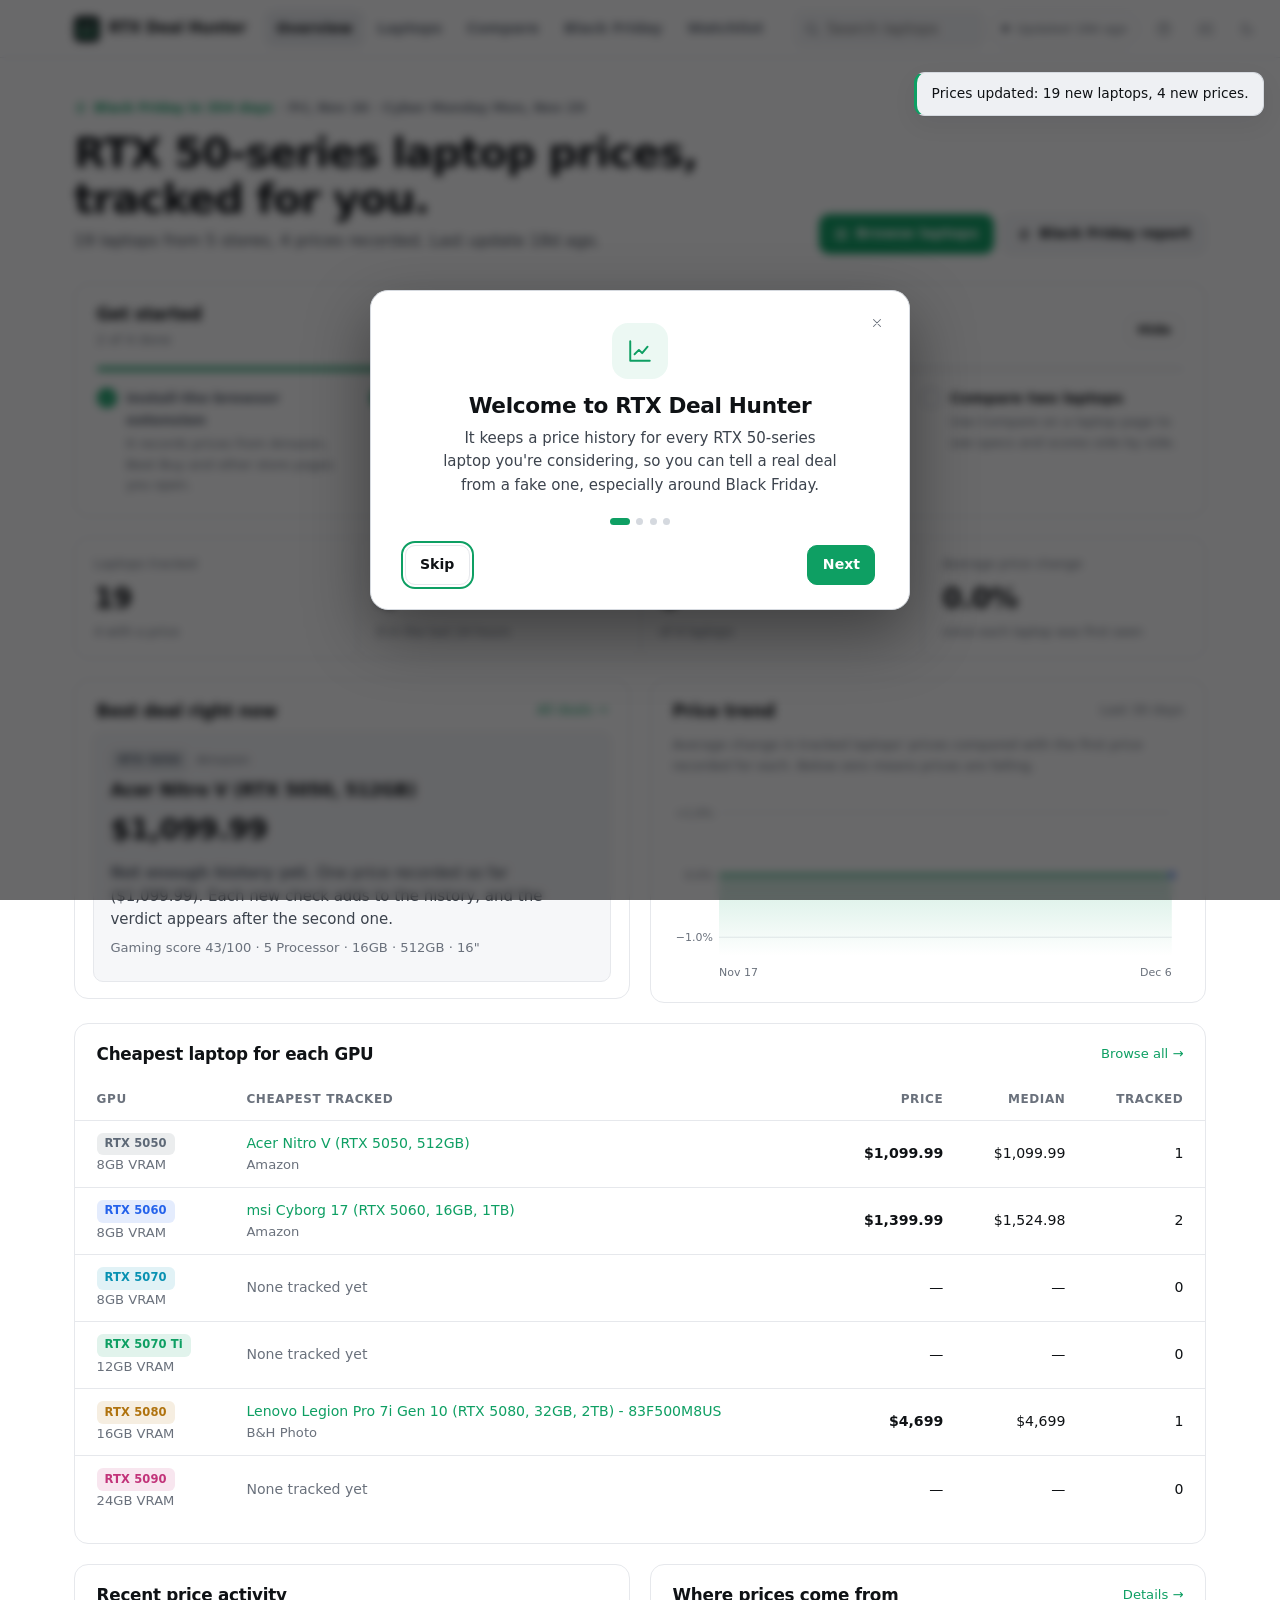
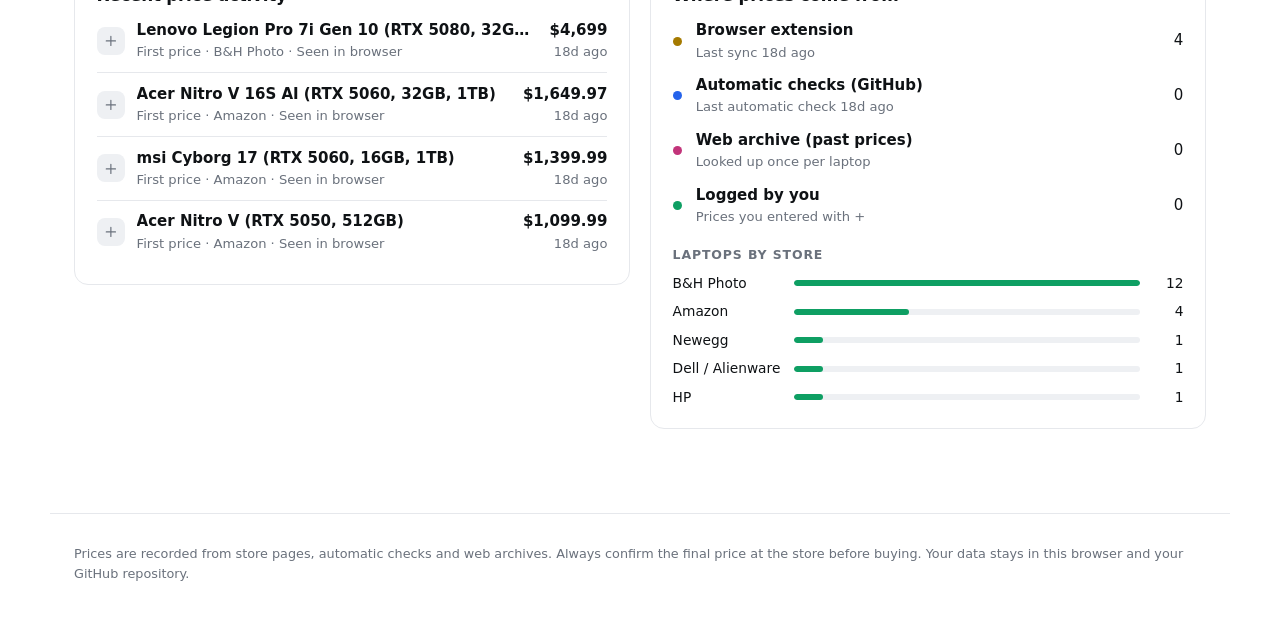
==== commit 78dfa783: "Add files via upload" ====
--- a/index.html
+++ b/index.html
@@ -3,10 +3,10 @@
 <head>
   <meta charset="utf-8">
   <meta name="viewport" content="width=device-width, initial-scale=1, viewport-fit=cover">
-  <title>RTX Deal Hunter · Gaming Laptop Deal Tracker</title>
-  <meta name="description" content="Track, compare and score RTX 50-series gaming laptop deals for Black Friday and Cyber Monday. Runs entirely in your browser.">
+  <title>RTX Deal Hunter</title>
+  <meta name="description" content="Track RTX 50-series gaming laptop prices, see real price history, and know whether a Black Friday deal is actually good.">
   <meta name="color-scheme" content="dark light">
-  <meta name="theme-color" content="#0b0d11">
+  <meta name="theme-color" content="#0a0b0d">
   <meta http-equiv="Content-Security-Policy" content="default-src 'self'; script-src 'self'; style-src 'self' 'unsafe-inline'; img-src 'self' data:; connect-src 'self' https:; object-src 'none'; base-uri 'self'; form-action 'none'">
   <meta name="referrer" content="strict-origin-when-cross-origin">
   <link rel="icon" href="assets/favicon.svg" type="image/svg+xml">
@@ -16,47 +16,38 @@
 <body>
   <a class="skip-link" href="#view">Skip to content</a>
 
-  <div class="app">
-    <aside class="sidebar" id="sidebar" aria-label="Main navigation">
-      <div class="logo">
-        <img src="assets/favicon.svg" alt="" width="28" height="28">
-        <div>
-          <div class="logo-name">RTX Deal Hunter</div>
-          <div class="logo-sub">Black Friday 2026</div>
-        </div>
-      </div>
-      <nav id="nav"></nav>
-      <div class="sidebar-foot">
-        <p>Your data stays in this browser on this device. Use Settings → Export to back it up.</p>
-      </div>
-    </aside>
-    <div class="scrim" data-action="nav-close"></div>
-
-    <div class="main">
-      <header class="topbar">
-        <button class="icon-btn nav-toggle" data-action="nav-toggle" aria-label="Open menu" aria-controls="sidebar"></button>
+  <header class="topbar">
+    <div class="topbar-inner">
+      <a class="brand" href="#/overview" aria-label="RTX Deal Hunter home">
+        <img src="assets/favicon.svg" alt="" width="26" height="26">
+        <span>RTX Deal Hunter</span>
+      </a>
+      <nav class="nav" id="nav" aria-label="Main"></nav>
+      <div class="top-tools">
         <label class="top-search">
           <span class="sr-only">Search laptops</span>
-          <span class="top-search-icon" aria-hidden="true"></span>
-          <input type="search" id="global-search" placeholder="Search model, brand, CPU, GPU…" autocomplete="off">
+          <svg class="ico" viewBox="0 0 24 24" fill="none" stroke="currentColor" stroke-width="1.8" stroke-linecap="round" aria-hidden="true"><circle cx="11" cy="11" r="7"/><path d="M21 21l-4.3-4.3"/></svg>
+          <input type="search" id="global-search" placeholder="Search laptops" autocomplete="off">
         </label>
-        <div class="top-actions">
-          <span class="pill pill-demo" id="demo-pill" hidden>Demo data on</span>
-          <button class="btn btn-ghost" data-action="refresh" id="refresh-btn" title="Refresh prices"></button>
-          <button class="btn btn-primary" data-action="add-laptop" id="add-btn"></button>
-          <button class="icon-btn" data-action="theme" id="theme-btn" aria-label="Toggle light or dark theme"></button>
-        </div>
-      </header>
+        <button class="status-pill" id="status-pill" data-action="refresh"></button>
+        <a class="icon-btn" href="#/guide" title="How it works" aria-label="How it works"><svg class="ico" viewBox="0 0 24 24" fill="none" stroke="currentColor" stroke-width="1.8" stroke-linecap="round" aria-hidden="true"><circle cx="12" cy="12" r="9"/><path d="M9.5 9.5a2.5 2.5 0 1 1 3.5 2.3c-.6.3-1 .9-1 1.6v.6M12 17h.01"/></svg></a>
+        <a class="icon-btn" href="#/settings" title="Settings" aria-label="Settings"><svg class="ico" viewBox="0 0 24 24" fill="none" stroke="currentColor" stroke-width="1.8" stroke-linecap="round" aria-hidden="true"><path d="M4 21v-7M4 10V3M12 21v-9M12 8V3M20 21v-5M20 12V3M1 14h6M9 8h6M17 16h6"/></svg></a>
+        <button class="icon-btn" data-action="theme" id="theme-btn" aria-label="Toggle light or dark theme"></button>
+      </div>
+    </div>
+  </header>
 
-      <main id="view" tabindex="-1"></main>
-    </div>
-  </div>
+  <main id="view" tabindex="-1"></main>
 
+  <footer class="site-foot">
+    <p>Prices are recorded from store pages, automatic checks and web archives. Always confirm the final price at the store before buying. Your data stays in this browser and your GitHub repository.</p>
+  </footer>
+
+  <nav class="tabbar" id="tabbar" aria-label="Main"></nav>
   <div class="compare-tray" id="compare-tray" hidden></div>
   <div class="modal-root" id="modal-root" hidden></div>
   <div class="toasts" id="toasts" aria-live="polite"></div>
   <input type="file" id="import-input" accept=".json,.csv,application/json,text/csv" hidden>
-
   <noscript><p class="noscript">RTX Deal Hunter needs JavaScript turned on.</p></noscript>
 </body>
 </html>
--- a/style.css
+++ b/style.css
@@ -1,77 +1,69 @@
 /* RTX Deal Hunter · style.css
- * Minimal dark-first design with an optional light theme.
+ * Minimal, content-first design. Dark by default, with a light theme.
  */
-
 :root {
-  --bg: #0b0d11;
-  --bg-2: #0f1217;
-  --surface: #13171d;
-  --surface-2: #181d24;
-  --surface-3: #1e242d;
-  --border: #232a34;
-  --border-2: #2d3541;
-  --text: #e7eaee;
-  --text-2: #b4bcc8;
-  --muted: #828c9a;
-  --accent: #5be3a3;
-  --accent-2: #2fbf7f;
-  --accent-ink: #062014;
-  --accent-soft: rgba(91, 227, 163, .12);
-  --down: #4ade80;
-  --up: #f87171;
-  --warn: #f5b84b;
-  --warn-soft: rgba(245, 184, 75, .12);
-  --demo: #a78bfa;
-  --demo-soft: rgba(167, 139, 250, .13);
-  --danger: #f87171;
-  --shadow: 0 1px 2px rgba(0, 0, 0, .3), 0 8px 24px rgba(0, 0, 0, .25);
+  --bg: #0a0b0d;
+  --surface: #111317;
+  --surface-2: #171a1f;
+  --surface-3: #1e2228;
+  --border: #22262d;
+  --border-2: #2e333b;
+  --text: #ececf1;
+  --text-2: #b6bbc4;
+  --muted: #858b95;
+  --accent: #3ddc97;
+  --accent-2: #2bbf80;
+  --accent-ink: #04140c;
+  --accent-soft: rgba(61, 220, 151, .1);
+  --down: #3ddc97;
+  --up: #ff7a7a;
+  --warn: #f2b84b;
+  --warn-soft: rgba(242, 184, 75, .1);
+  --blue: #6aa8ff;
+  --pink: #f17db5;
+  --yellow: #f5cf4a;
+  --danger: #ff7a7a;
   --radius: 14px;
-  --radius-sm: 9px;
-  --sidebar: 252px;
+  --radius-sm: 10px;
+  --shadow: 0 1px 2px rgba(0, 0, 0, .25), 0 10px 30px rgba(0, 0, 0, .25);
   --font: "Inter", ui-sans-serif, system-ui, -apple-system, "Segoe UI", Roboto, "Helvetica Neue", Arial, sans-serif;
-  --mono: ui-monospace, "SF Mono", "JetBrains Mono", Menlo, Consolas, monospace;
+  --mono: ui-monospace, "SF Mono", Menlo, Consolas, monospace;
   --ease: cubic-bezier(.2, .7, .2, 1);
-  --g5050: #94a3b8; --g5060: #60a5fa; --g5070: #22d3ee; --g5070ti: #34d399; --g5080: #fbbf24; --g5090: #f472b6;
+  --max: 1180px;
+  --g5050: #9aa5b5; --g5060: #6aa8ff; --g5070: #39c8e0; --g5070ti: #3ddc97; --g5080: #f2b84b; --g5090: #f17db5;
   color-scheme: dark;
 }
 [data-theme="light"] {
-  --bg: #f6f7f9;
-  --bg-2: #eef0f3;
+  --bg: #ffffff;
   --surface: #ffffff;
-  --surface-2: #f8f9fb;
-  --surface-3: #eff1f4;
-  --border: #e3e6eb;
-  --border-2: #d3d8df;
-  --text: #11151b;
-  --text-2: #3b4452;
-  --muted: #677180;
-  --accent: #0f9d63;
-  --accent-2: #0b7f50;
+  --surface-2: #f6f7f9;
+  --surface-3: #eef0f3;
+  --border: #e6e8ec;
+  --border-2: #d5d9df;
+  --text: #0f1215;
+  --text-2: #3c434d;
+  --muted: #6a717c;
+  --accent: #0e9f63;
+  --accent-2: #0b8452;
   --accent-ink: #ffffff;
-  --accent-soft: rgba(15, 157, 99, .1);
-  --down: #0f9d63;
-  --up: #dc2626;
-  --warn: #b7791f;
-  --warn-soft: rgba(183, 121, 31, .1);
-  --demo: #7c3aed;
-  --demo-soft: rgba(124, 58, 237, .09);
-  --danger: #dc2626;
-  --shadow: 0 1px 2px rgba(16, 24, 40, .05), 0 6px 18px rgba(16, 24, 40, .06);
-  --g5050: #64748b; --g5060: #2563eb; --g5070: #0891b2; --g5070ti: #059669; --g5080: #c27c0e; --g5090: #db2777;
+  --accent-soft: rgba(14, 159, 99, .08);
+  --down: #0e9f63;
+  --up: #d63c3c;
+  --warn: #b0730f;
+  --warn-soft: rgba(176, 115, 15, .08);
+  --blue: #2563eb; --pink: #c2347a; --yellow: #a57a00; --danger: #d63c3c;
+  --shadow: 0 1px 2px rgba(16, 24, 40, .05), 0 8px 24px rgba(16, 24, 40, .06);
+  --g5050: #5e6977; --g5060: #2563eb; --g5070: #0891b2; --g5070ti: #0e9f63; --g5080: #b0730f; --g5090: #c2347a;
   color-scheme: light;
 }
 
 *, *::before, *::after { box-sizing: border-box; }
-html { -webkit-text-size-adjust: 100%; scroll-behavior: smooth; }
-body {
-  margin: 0; background: var(--bg); color: var(--text);
-  font: 15px/1.5 var(--font); font-feature-settings: "cv11", "ss01";
-  -webkit-font-smoothing: antialiased; text-rendering: optimizeLegibility;
-}
+html { -webkit-text-size-adjust: 100%; }
+body { margin: 0; background: var(--bg); color: var(--text); font: 15px/1.55 var(--font); -webkit-font-smoothing: antialiased; }
 body.modal-open { overflow: hidden; }
-h1, h2, h3 { margin: 0; line-height: 1.25; letter-spacing: -.01em; }
-h1 { font-size: 1.6rem; font-weight: 650; }
-h2 { font-size: 1.05rem; font-weight: 620; }
+h1, h2, h3 { margin: 0; line-height: 1.2; letter-spacing: -.015em; }
+h1 { font-size: 1.9rem; font-weight: 700; }
+h2 { font-size: 1.05rem; font-weight: 650; }
 h3 { font-size: .98rem; font-weight: 600; }
 p { margin: .4rem 0; }
 a { color: var(--accent); text-decoration: none; }
@@ -80,412 +72,385 @@
 s { color: var(--muted); font-weight: 400; font-size: .8em; margin-left: .3rem; }
 .muted { color: var(--muted); }
 .small { font-size: .82rem; }
+.mt { margin-top: 1rem; }
 .ok { color: var(--down); }
 .warn { color: var(--warn); }
-.mt { margin-top: 1.2rem; }
+.num { font-variant-numeric: tabular-nums; text-align: right; }
+.grow { flex: 1; }
 .sr-only { position: absolute; width: 1px; height: 1px; overflow: hidden; clip: rect(0 0 0 0); white-space: nowrap; }
 .skip-link { position: absolute; left: -999px; top: 8px; z-index: 100; background: var(--accent); color: var(--accent-ink); padding: .5rem .8rem; border-radius: 8px; }
 .skip-link:focus { left: 8px; }
 :focus-visible { outline: 2px solid var(--accent); outline-offset: 2px; border-radius: 6px; }
 .ico { width: 1.05em; height: 1.05em; flex: none; }
-.ico-lg { width: 2rem; height: 2rem; color: var(--muted); }
-.num, .price, .kpi-value, .bar-val, .stats strong, .count strong, .rank, .ring span { font-variant-numeric: tabular-nums; }
 .noscript { padding: 2rem; text-align: center; }
 
-/* ---------- Layout ---------- */
-.app { display: grid; grid-template-columns: var(--sidebar) 1fr; min-height: 100vh; }
-.sidebar {
-  position: sticky; top: 0; height: 100vh; overflow-y: auto;
-  background: var(--bg-2); border-right: 1px solid var(--border);
-  display: flex; flex-direction: column; padding: 1.1rem .8rem;
-}
-.logo { display: flex; align-items: center; gap: .65rem; padding: .2rem .5rem 1.1rem; }
-.logo-name { font-weight: 700; letter-spacing: -.01em; }
-.logo-sub { font-size: .75rem; color: var(--muted); }
-.nav-group { font-size: .7rem; text-transform: uppercase; letter-spacing: .08em; color: var(--muted); padding: 1rem .6rem .35rem; }
-.nav-item {
-  display: flex; align-items: center; gap: .65rem; padding: .5rem .6rem; border-radius: 9px;
-  color: var(--text-2); font-size: .9rem; transition: background .15s, color .15s;
-}
-.nav-item:hover { background: var(--surface-2); color: var(--text); text-decoration: none; }
-.nav-item.active { background: var(--accent-soft); color: var(--text); }
-.nav-item.active .ico { color: var(--accent); }
-.nav-n { margin-left: auto; font-size: .72rem; color: var(--muted); font-variant-numeric: tabular-nums; }
-.sidebar-foot { margin-top: auto; padding: 1rem .6rem 0; font-size: .75rem; color: var(--muted); }
-.scrim { display: none; }
-
-.main { min-width: 0; display: flex; flex-direction: column; }
-.topbar {
-  position: sticky; top: 0; z-index: 20; display: flex; align-items: center; gap: .8rem;
-  padding: .7rem 1.6rem; background: color-mix(in srgb, var(--bg) 85%, transparent);
-  backdrop-filter: saturate(140%) blur(10px); -webkit-backdrop-filter: saturate(140%) blur(10px);
-  border-bottom: 1px solid var(--border);
-}
-.nav-toggle { display: none; }
-.top-search { position: relative; flex: 1; max-width: 520px; }
-.top-search-icon { position: absolute; left: .75rem; top: 50%; transform: translateY(-50%); color: var(--muted); display: flex; }
-.top-search input { width: 100%; padding-left: 2.2rem; }
-.top-actions { display: flex; align-items: center; gap: .5rem; margin-left: auto; }
-#view { padding: 1.6rem; max-width: 1400px; width: 100%; outline: none; }
+/* ---------- Top bar ---------- */
+.topbar { position: sticky; top: 0; z-index: 30; background: color-mix(in srgb, var(--bg) 82%, transparent); backdrop-filter: saturate(160%) blur(12px); -webkit-backdrop-filter: saturate(160%) blur(12px); border-bottom: 1px solid var(--border); }
+.topbar-inner { max-width: var(--max); margin: 0 auto; padding: .6rem 1.5rem; display: flex; align-items: center; gap: 1.2rem; }
+.brand { display: flex; align-items: center; gap: .55rem; color: var(--text); font-weight: 700; letter-spacing: -.01em; white-space: nowrap; }
+.brand:hover { text-decoration: none; }
+.nav { display: flex; gap: .15rem; }
+.nav a { display: flex; align-items: center; gap: .4rem; padding: .45rem .7rem; border-radius: 9px; color: var(--muted); font-size: .9rem; font-weight: 550; white-space: nowrap; }
+.nav a .ico { display: none; }
+.nav a:hover { color: var(--text); background: var(--surface-2); text-decoration: none; }
+.nav a.active { color: var(--text); background: var(--surface-3); }
+.nav em, .tabbar em { font-style: normal; font-size: .7rem; font-weight: 700; background: var(--accent); color: var(--accent-ink); border-radius: 99px; padding: 0 .4rem; line-height: 1.3rem; min-width: 1.3rem; text-align: center; }
+.top-tools { margin-left: auto; display: flex; align-items: center; gap: .35rem; }
+.top-search { position: relative; display: flex; align-items: center; }
+.top-search .ico { position: absolute; left: .65rem; color: var(--muted); }
+.top-search input { width: 190px; padding-left: 2rem; height: 36px; background: var(--surface-2); border-color: transparent; transition: width .2s var(--ease); }
+.top-search input:focus { width: 240px; }
+.status-pill { display: inline-flex; align-items: center; gap: .45rem; height: 36px; padding: 0 .75rem; border-radius: 99px; border: 1px solid var(--border); background: none; color: var(--muted); font: inherit; font-size: .8rem; cursor: pointer; white-space: nowrap; }
+.status-pill:hover { color: var(--text); border-color: var(--border-2); }
+.status-pill.spinning .live { animation: pulse 1s infinite; }
+.live { width: 7px; height: 7px; border-radius: 50%; background: var(--muted); }
+.live.on { background: var(--accent); box-shadow: 0 0 0 3px var(--accent-soft); }
+@keyframes pulse { 50% { opacity: .3; } }
+.icon-btn { display: inline-grid; place-items: center; width: 36px; height: 36px; border-radius: 9px; border: 0; background: none; color: var(--muted); cursor: pointer; }
+.icon-btn:hover { background: var(--surface-2); color: var(--text); text-decoration: none; }
+.tabbar { display: none; }
+
+/* ---------- Page ---------- */
+#view { max-width: var(--max); margin: 0 auto; padding: 2rem 1.5rem 4rem; outline: none; animation: fade .25s ease; }
+.page-head { display: flex; justify-content: space-between; align-items: flex-end; gap: 1rem; flex-wrap: wrap; margin-bottom: 1.5rem; }
+.lead { color: var(--text-2); font-size: 1rem; margin: .45rem 0 0; max-width: 68ch; }
+.page-actions, .row-actions { display: flex; flex-wrap: wrap; gap: .5rem; align-items: center; }
+.row-actions.center { justify-content: center; }
+.site-foot { max-width: var(--max); margin: 0 auto; padding: 1.5rem 1.5rem 3rem; border-top: 1px solid var(--border); color: var(--muted); font-size: .8rem; }
+.panel { background: var(--surface); border: 1px solid var(--border); border-radius: var(--radius); padding: 1.25rem 1.35rem; margin-bottom: 1.25rem; }
+.panel > h2 { margin-bottom: .8rem; }
+.panel-head { display: flex; justify-content: space-between; align-items: center; gap: 1rem; margin-bottom: .9rem; flex-wrap: wrap; }
+.panel-head h2 { margin: 0; }
+h3.sub { font-size: .78rem; text-transform: uppercase; letter-spacing: .07em; color: var(--muted); margin: 1.3rem 0 .6rem; font-weight: 600; }
+.grid-2 { display: grid; grid-template-columns: 1fr 1fr; gap: 1.25rem; align-items: start; }
+.grid-2 > .panel { margin-bottom: 1.25rem; }
+.grid-2 > *, .settings > *, #view > * { min-width: 0; }
+@keyframes fade { from { opacity: 0; transform: translateY(4px); } }
 
 /* ---------- Controls ---------- */
-input, select, textarea {
-  font: inherit; color: var(--text); background: var(--surface); border: 1px solid var(--border);
-  border-radius: var(--radius-sm); padding: .5rem .7rem; min-height: 38px; transition: border-color .15s, box-shadow .15s;
-}
-textarea { resize: vertical; min-height: 64px; }
-input:hover, select:hover, textarea:hover { border-color: var(--border-2); }
+input, select, textarea { font: inherit; color: var(--text); background: var(--surface); border: 1px solid var(--border); border-radius: var(--radius-sm); padding: .5rem .7rem; min-height: 38px; }
 input:focus, select:focus, textarea:focus { outline: none; border-color: var(--accent); box-shadow: 0 0 0 3px var(--accent-soft); }
 select { appearance: none; padding-right: 2rem; background-image: linear-gradient(45deg, transparent 50%, var(--muted) 50%), linear-gradient(135deg, var(--muted) 50%, transparent 50%); background-position: calc(100% - 15px) 50%, calc(100% - 10px) 50%; background-size: 5px 5px; background-repeat: no-repeat; }
 input[type=number] { -moz-appearance: textfield; }
 input::-webkit-outer-spin-button, input::-webkit-inner-spin-button { -webkit-appearance: none; margin: 0; }
-input[type=checkbox], input[type=radio] { min-height: 0; accent-color: var(--accent); width: 1rem; height: 1rem; margin: .15rem 0 0; flex: none; }
-
-.btn {
-  display: inline-flex; align-items: center; gap: .45rem; justify-content: center; white-space: nowrap;
-  font: inherit; font-size: .88rem; font-weight: 550; color: var(--text); background: var(--surface-2);
-  border: 1px solid var(--border); border-radius: var(--radius-sm); padding: .5rem .85rem; min-height: 38px;
-  cursor: pointer; transition: background .15s, border-color .15s, transform .1s; text-decoration: none !important;
-}
+input[type=checkbox], input[type=radio] { min-height: 0; width: 1rem; height: 1rem; accent-color: var(--accent); margin: .15rem 0 0; flex: none; }
+textarea { resize: vertical; min-height: 64px; }
+.btn { display: inline-flex; align-items: center; gap: .45rem; justify-content: center; white-space: nowrap; font: inherit; font-size: .88rem; font-weight: 600; color: var(--text); background: var(--surface-2); border: 1px solid var(--border); border-radius: var(--radius-sm); padding: .5rem .9rem; min-height: 38px; cursor: pointer; transition: background .15s, border-color .15s; text-decoration: none !important; }
 .btn:hover { background: var(--surface-3); border-color: var(--border-2); }
-.btn:active { transform: translateY(1px); }
-.btn-sm { padding: .35rem .65rem; min-height: 32px; font-size: .82rem; }
+.btn-sm { padding: .35rem .7rem; min-height: 32px; font-size: .82rem; }
 .btn-primary { background: var(--accent); border-color: var(--accent); color: var(--accent-ink); }
 .btn-primary:hover { background: var(--accent-2); border-color: var(--accent-2); }
 .btn-ghost { background: transparent; }
+.btn.on { border-color: color-mix(in srgb, var(--accent) 50%, var(--border)); color: var(--accent); background: var(--accent-soft); }
+.btn.on .ico { fill: currentColor; fill-opacity: .25; }
+.btn.danger, .btn-danger-ghost { color: var(--danger); }
 .btn-danger { background: var(--danger); border-color: var(--danger); color: #fff; }
-.btn-danger-ghost { background: transparent; color: var(--danger); border-color: color-mix(in srgb, var(--danger) 40%, var(--border)); }
-.btn-danger-ghost:hover { background: color-mix(in srgb, var(--danger) 10%, transparent); }
-.icon-btn {
-  display: inline-grid; place-items: center; width: 34px; height: 34px; padding: 0; flex: none;
-  background: transparent; border: 1px solid transparent; border-radius: 9px; color: var(--muted); cursor: pointer;
-  transition: background .15s, color .15s;
-}
-.icon-btn:hover { background: var(--surface-3); color: var(--text); text-decoration: none; }
-.icon-btn.on { color: var(--accent); background: var(--accent-soft); }
-.icon-btn.on .ico { fill: currentColor; fill-opacity: .25; }
-.linklike { background: none; border: 0; padding: 0; font: inherit; color: inherit; text-align: left; cursor: pointer; }
-.linklike:hover { color: var(--accent); }
+.linkbtn, .linklike { background: none; border: 0; padding: 0; font: inherit; color: var(--accent); cursor: pointer; text-align: left; }
+.linklike { color: inherit; }
+.linklike:hover, .linkbtn:hover { text-decoration: underline; }
 .spinning .ico { animation: spin 1s linear infinite; }
 @keyframes spin { to { transform: rotate(360deg); } }
-
-.badge {
-  display: inline-flex; align-items: center; gap: .25rem; font-size: .7rem; font-weight: 600; letter-spacing: .02em;
-  padding: .15rem .45rem; border-radius: 999px; background: var(--surface-3); color: var(--text-2); white-space: nowrap; vertical-align: middle;
-}
+.seg { display: inline-flex; gap: 2px; padding: 3px; background: var(--surface-2); border: 1px solid var(--border); border-radius: 11px; flex-wrap: wrap; }
+.seg-btn { display: inline-flex; align-items: center; gap: .4rem; font: inherit; font-size: .84rem; font-weight: 550; padding: .38rem .8rem; border-radius: 8px; border: 0; background: transparent; color: var(--muted); cursor: pointer; }
+.seg-btn.on { background: var(--surface); color: var(--text); box-shadow: var(--shadow); }
+.radio, .check, .switch { display: flex; gap: .55rem; align-items: flex-start; font-size: .9rem; cursor: pointer; }
+.radio-list { display: grid; gap: .3rem; margin-bottom: .6rem; }
+.radio-list .radio { padding: .5rem .65rem; border: 1px solid var(--border); border-radius: var(--radius-sm); }
+.radio-list .radio:has(input:checked) { border-color: color-mix(in srgb, var(--accent) 50%, var(--border)); background: var(--accent-soft); }
+.inline-form { display: flex; gap: .5rem; margin: .6rem 0; }
+.inline-form input { flex: 1; }
+details > summary { cursor: pointer; color: var(--text-2); }
+details > summary::marker { color: var(--muted); }
+
+/* ---------- Badges, chips ---------- */
+.badge, .tag { display: inline-flex; align-items: center; gap: .25rem; font-size: .7rem; font-weight: 650; padding: .14rem .45rem; border-radius: 99px; background: var(--surface-3); color: var(--text-2); white-space: nowrap; vertical-align: middle; }
 .badge .ico { width: .8rem; height: .8rem; }
 .badge-ok { background: var(--accent-soft); color: var(--down); }
 .badge-warn { background: var(--warn-soft); color: var(--warn); }
-.badge-demo { background: var(--demo-soft); color: var(--demo); }
-.pill { font-size: .72rem; padding: .2rem .55rem; border-radius: 999px; border: 1px solid var(--border); white-space: nowrap; }
-.pill-demo { color: var(--demo); border-color: color-mix(in srgb, var(--demo) 40%, transparent); background: var(--demo-soft); }
-.pill-auto { color: var(--accent); border-color: color-mix(in srgb, var(--accent) 40%, transparent); background: var(--accent-soft); }
-.badge-auto { background: rgba(96, 165, 250, .13); color: #60a5fa; }
-[data-theme="light"] .badge-auto { color: #2563eb; background: rgba(37, 99, 235, .09); }
-.pill-low { color: var(--down); border-color: color-mix(in srgb, var(--down) 35%, transparent); }
-
-.delta { display: inline-flex; align-items: center; gap: .15rem; font-weight: 600; font-size: .82rem; font-variant-numeric: tabular-nums; }
-.delta .ico { width: .85rem; height: .85rem; stroke-width: 2.4; }
-.delta.down { color: var(--down); }
-.delta.up { color: var(--up); }
-.delta.flat { color: var(--muted); font-weight: 500; }
-
-.gpu-chip {
-  display: inline-block; font-size: .72rem; font-weight: 700; letter-spacing: .02em; padding: .18rem .5rem; border-radius: 6px;
-  color: var(--gc); background: color-mix(in srgb, var(--gc) 13%, transparent); border: 1px solid color-mix(in srgb, var(--gc) 30%, transparent); white-space: nowrap;
-}
+.badge-demo, .tag-demo { background: rgba(160, 130, 255, .12); color: #a98bff; }
+.badge-auto { background: rgba(106, 168, 255, .12); color: var(--blue); }
+.badge-archive { background: rgba(241, 125, 181, .12); color: var(--pink); }
+.badge-seen { background: rgba(245, 207, 74, .12); color: var(--yellow); }
+.pill-low { font-size: .72rem; color: var(--down); }
+.gpu-chip { display: inline-block; font-size: .72rem; font-weight: 700; padding: .16rem .5rem; border-radius: 6px; color: var(--gc); background: color-mix(in srgb, var(--gc) 12%, transparent); white-space: nowrap; letter-spacing: .01em; }
+a.gpu-chip:hover { text-decoration: none; background: color-mix(in srgb, var(--gc) 20%, transparent); }
 .g5050 { --gc: var(--g5050); } .g5060 { --gc: var(--g5060); } .g5070 { --gc: var(--g5070); }
 .g5070ti { --gc: var(--g5070ti); } .g5080 { --gc: var(--g5080); } .g5090 { --gc: var(--g5090); }
-
-/* ---------- Page ---------- */
-.page-head { display: flex; justify-content: space-between; align-items: flex-end; gap: 1rem; flex-wrap: wrap; margin-bottom: 1.2rem; }
-.page-head p { margin: .3rem 0 0; max-width: 70ch; }
-.row-actions { display: flex; flex-wrap: wrap; gap: .4rem; align-items: center; }
-.notice {
-  display: flex; gap: .7rem; align-items: flex-start; padding: .8rem 1rem; margin-bottom: 1.2rem;
-  border: 1px solid var(--border); background: var(--surface); border-radius: var(--radius); font-size: .87rem; color: var(--text-2);
-}
-.notice > .ico { margin-top: .15rem; color: var(--muted); }
-.notice-demo { border-color: color-mix(in srgb, var(--demo) 30%, var(--border)); background: color-mix(in srgb, var(--demo) 6%, var(--surface)); }
-.notice-demo > .ico { color: var(--demo); }
-.panel { background: var(--surface); border: 1px solid var(--border); border-radius: var(--radius); padding: 1.1rem 1.2rem; margin-bottom: 1.2rem; }
-.panel > h2 { margin-bottom: .7rem; }
-.panel-head { display: flex; justify-content: space-between; align-items: center; gap: 1rem; margin-bottom: .8rem; flex-wrap: wrap; }
-
-/* ---------- Dashboard ---------- */
-.hero { display: grid; grid-template-columns: minmax(260px, 1fr) 2fr; gap: 1.2rem; margin-bottom: 1.2rem; }
-.hero > div { background: var(--surface); border: 1px solid var(--border); border-radius: var(--radius); padding: 1.3rem; }
-.hero-count { background: radial-gradient(120% 120% at 0% 0%, color-mix(in srgb, var(--accent) 14%, var(--surface)) 0%, var(--surface) 60%) !important; }
-.eyebrow { display: flex; align-items: center; gap: .4rem; font-size: .78rem; font-weight: 600; text-transform: uppercase; letter-spacing: .07em; color: var(--accent); }
-.count { display: flex; gap: 1.4rem; margin: .8rem 0 .5rem; }
-.count strong { display: block; font-size: 2.4rem; font-weight: 700; line-height: 1; letter-spacing: -.03em; }
-.count span { font-size: .75rem; color: var(--muted); }
-.count-live { font-size: 2rem; font-weight: 700; margin: .8rem 0 .5rem; color: var(--accent); }
-.hero-how h2 { margin-bottom: .6rem; }
-.how-list { margin: 0 0 .5rem; padding-left: 1.2rem; display: grid; gap: .4rem; color: var(--text-2); font-size: .9rem; }
-.hero-how h2 { display: flex; align-items: center; gap: .45rem; }
-.hero-how h2 .ico { color: var(--accent); }
-.auto-status { font-size: .88rem; padding: .55rem .75rem; border-radius: var(--radius-sm); margin: .2rem 0 .7rem; }
-.auto-good { background: var(--accent-soft); }
-.auto-warn { background: var(--warn-soft); }
-.source-list { list-style: none; padding: 0; margin: 0 0 .6rem; display: grid; gap: .3rem; font-size: .85rem; }
-.source-list li { display: grid; grid-template-columns: 10px auto 1fr; gap: .5rem; align-items: center; }
-.source-list li .muted { text-align: right; }
-.src-dot { width: 8px; height: 8px; border-radius: 50%; background: var(--muted); }
-.src-ok { background: var(--accent); } .src-partial { background: var(--warn); }
-.src-blocked, .src-error, .src-skipped, .src-no-price { background: var(--up); }
-div.auto-warn { display: flex; align-items: center; gap: .35rem; color: var(--warn); background: none; padding: 0; margin: 0; }
-.how-list .ico { vertical-align: -2px; color: var(--accent); }
-.kpis { display: grid; grid-template-columns: repeat(4, minmax(0, 1fr)); gap: 1rem; margin-bottom: 1.2rem; }
-.kpi { background: var(--surface); border: 1px solid var(--border); border-radius: var(--radius); padding: 1rem 1.1rem; }
-.kpi-label { font-size: .78rem; color: var(--muted); }
-.kpi-value { font-size: 1.7rem; font-weight: 680; letter-spacing: -.02em; margin: .15rem 0; }
-.kpi.good .kpi-value { color: var(--accent); }
-.dash-grid { display: grid; grid-template-columns: 1.7fr 1fr; gap: 1.2rem; align-items: start; }
-.mini-list { list-style: none; margin: 0; padding: 0; }
-.mini-list li { display: flex; align-items: center; gap: .5rem; padding: .55rem 0; border-top: 1px solid var(--border); font-size: .88rem; }
-.mini-list li:first-child { border-top: 0; }
-.mini-right { margin-left: auto; display: flex; align-items: center; gap: .5rem; white-space: nowrap; font-variant-numeric: tabular-nums; }
-.gpu-dist { display: grid; gap: .45rem; }
-.gpu-dist-row { display: grid; grid-template-columns: 96px 1fr 28px; align-items: center; gap: .6rem; color: inherit; }
-.gpu-dist-row:hover { text-decoration: none; }
-.gpu-dist-row:hover .bar > span { background: var(--accent); }
-
-/* ---------- Filters ---------- */
-.filters { display: flex; flex-wrap: wrap; gap: .5rem; align-items: center; margin-bottom: .6rem; }
-.field { position: relative; display: flex; align-items: center; gap: .4rem; }
-.field > .ico { position: absolute; left: .7rem; color: var(--muted); pointer-events: none; }
-.field-search { flex: 1 1 240px; }
-.field-search input, .field.grow input { width: 100%; padding-left: 2.1rem; }
-.field.grow { flex: 1; }
-.field-range input { width: 92px; }
-.result-meta { font-size: .8rem; color: var(--muted); margin: 0 0 .9rem; }
-
-.gpu-chips { display: flex; gap: .4rem; flex-wrap: wrap; margin-bottom: 1rem; }
-.chip {
-  display: inline-flex; align-items: center; gap: .45rem; font: inherit; font-size: .85rem; font-weight: 550;
-  background: var(--surface); color: var(--text-2); border: 1px solid var(--border); border-radius: 999px; padding: .4rem .85rem; cursor: pointer;
-}
+.delta { display: inline-flex; align-items: center; gap: .15rem; font-weight: 650; font-size: .82rem; font-variant-numeric: tabular-nums; margin-left: .5rem; }
+.delta .ico { width: .85rem; height: .85rem; stroke-width: 2.4; }
+.delta.down { color: var(--down); } .delta.up { color: var(--up); } .delta.flat { color: var(--muted); }
+.delta-pct { opacity: .75; font-weight: 550; }
+.chip { font: inherit; font-size: .84rem; font-weight: 550; background: none; color: var(--text-2); border: 1px solid var(--border); border-radius: 99px; padding: .32rem .8rem; cursor: pointer; white-space: nowrap; }
 .chip:hover { border-color: var(--border-2); color: var(--text); }
-.chip.on { background: var(--accent-soft); color: var(--text); border-color: color-mix(in srgb, var(--accent) 45%, transparent); }
-.chip-n { font-size: .72rem; color: var(--muted); font-variant-numeric: tabular-nums; }
-.gpu-table { display: grid; grid-template-columns: repeat(6, minmax(0, 1fr)); gap: .6rem; }
-.gpu-cell { background: var(--surface); border: 1px solid var(--border); border-radius: var(--radius-sm); padding: .75rem; display: grid; gap: .4rem; }
-.gpu-cell.on { border-color: color-mix(in srgb, var(--accent) 45%, var(--border)); }
-.gpu-meta { display: flex; justify-content: space-between; font-size: .82rem; }
-.gpu-perf { height: 4px; border-radius: 4px; background: var(--surface-3); overflow: hidden; }
-.gpu-perf > span { display: block; height: 100%; background: var(--accent); border-radius: 4px; }
-.gpu-foot { margin: .6rem 0 1.2rem; }
-.seg { display: inline-flex; gap: 2px; padding: 3px; background: var(--surface-2); border: 1px solid var(--border); border-radius: 11px; margin-bottom: 1rem; flex-wrap: wrap; }
-.seg-btn { display: inline-flex; align-items: center; gap: .4rem; font: inherit; font-size: .84rem; font-weight: 550; padding: .38rem .8rem; border-radius: 8px; border: 0; background: transparent; color: var(--muted); cursor: pointer; white-space: nowrap; }
-.seg-btn:hover { color: var(--text); }
-.seg-btn.on { background: var(--surface); color: var(--text); box-shadow: var(--shadow); }
-.seg-n { font-size: .72rem; font-variant-numeric: tabular-nums; color: var(--accent); }
-.seg-sm { margin: 0; }
-.seg-scroll { display: flex; flex-wrap: nowrap; overflow-x: auto; max-width: 100%; scrollbar-width: none; }
-
-/* ---------- Cards ---------- */
-.grid { display: grid; grid-template-columns: repeat(auto-fill, minmax(300px, 1fr)); gap: 1rem; }
-.grid-tight { grid-template-columns: repeat(auto-fill, minmax(260px, 1fr)); }
-.card {
-  position: relative; display: flex; flex-direction: column; gap: .7rem; background: var(--surface); border: 1px solid var(--border);
-  border-radius: var(--radius); padding: 1rem 1.05rem; transition: border-color .2s var(--ease), transform .2s var(--ease), box-shadow .2s var(--ease);
-  animation: rise .35s var(--ease) both;
-}
-.card:hover { border-color: var(--border-2); box-shadow: var(--shadow); }
-.card-demo { background-image: linear-gradient(var(--demo-soft), transparent 40%); }
-@keyframes rise { from { opacity: 0; transform: translateY(6px); } }
-.card-head { display: flex; justify-content: space-between; align-items: center; gap: .5rem; }
-.brand { font-size: .75rem; color: var(--muted); font-weight: 600; text-transform: uppercase; letter-spacing: .06em; }
-.badges { display: flex; gap: .3rem; flex-wrap: wrap; justify-content: flex-end; }
-.card-title { font-size: 1.02rem; font-weight: 620; }
-.gpu-line { display: flex; align-items: center; gap: .5rem; font-size: .82rem; }
-.spec-list { margin: 0; display: grid; gap: .3rem; font-size: .84rem; }
-.spec-list > div { display: grid; grid-template-columns: 58px 1fr; gap: .5rem; }
-.spec-list dt { color: var(--muted); }
-.spec-list dd { margin: 0; color: var(--text-2); overflow: hidden; text-overflow: ellipsis; white-space: nowrap; }
-.price-block { display: flex; align-items: flex-end; justify-content: space-between; gap: .7rem; padding-top: .6rem; border-top: 1px dashed var(--border); }
-.price { font-size: 1.4rem; font-weight: 700; letter-spacing: -.02em; line-height: 1.15; display: flex; align-items: baseline; flex-wrap: wrap; }
-.price-big { font-size: 1.8rem; }
-.price.is-demo { color: var(--text-2); }
-.demo-tag { font-size: .62rem; font-weight: 700; text-transform: uppercase; letter-spacing: .08em; color: var(--demo); background: var(--demo-soft); padding: .1rem .35rem; border-radius: 5px; margin-left: .4rem; align-self: center; }
-.delta-line { min-height: 1.2rem; display: flex; gap: .4rem; align-items: center; flex-wrap: wrap; }
-.spark { width: 96px; height: 34px; flex: none; }
+.chip.on { background: var(--text); color: var(--bg); border-color: var(--text); }
+
+/* ---------- Hero / overview ---------- */
+.hero { display: flex; justify-content: space-between; align-items: flex-end; gap: 1.5rem; flex-wrap: wrap; padding: .5rem 0 1.8rem; }
+.hero h1 { font-size: clamp(1.8rem, 3.6vw, 2.6rem); letter-spacing: -.03em; line-height: 1.1; margin: .5rem 0 .2rem; }
+.eyebrow { display: inline-flex; align-items: center; gap: .4rem; font-size: .82rem; font-weight: 600; color: var(--accent); margin: 0; }
+.hero-actions { display: flex; gap: .5rem; flex-wrap: wrap; }
+.stats, .kpis { display: grid; grid-template-columns: repeat(4, minmax(0, 1fr)); gap: 1px; background: var(--border); border: 1px solid var(--border); border-radius: var(--radius); overflow: hidden; margin-bottom: 1.25rem; }
+.stat, .kpi { background: var(--surface); padding: 1.05rem 1.2rem; }
+.stat-label, .kpi-label { font-size: .8rem; color: var(--muted); }
+.stat-value, .kpi-value { font-size: 1.75rem; font-weight: 700; letter-spacing: -.02em; margin: .15rem 0; font-variant-numeric: tabular-nums; }
+.stat-sub, .kpi-sub { font-size: .78rem; color: var(--muted); }
+.stat.good .stat-value, .kpi.good .kpi-value { color: var(--down); }
+.stat.bad .stat-value { color: var(--up); }
+.stats-sm { margin: 1rem 0 0; }
+.stats-sm .stat-value { font-size: 1.25rem; }
+.checklist .progress { height: 4px; background: var(--surface-3); border-radius: 4px; overflow: hidden; margin: -.3rem 0 1rem; }
+.checklist .progress span { display: block; height: 100%; background: var(--accent); transition: width .4s var(--ease); }
+.steps { list-style: none; margin: 0; padding: 0; display: grid; grid-template-columns: repeat(4, minmax(0, 1fr)); gap: .75rem; }
+.steps li { display: flex; gap: .6rem; align-items: flex-start; }
+.steps a { color: inherit; display: grid; gap: .2rem; }
+.steps a:hover { text-decoration: none; }
+.steps a:hover strong { color: var(--accent); }
+.steps span:not(.step-dot) { color: var(--muted); font-size: .82rem; }
+.steps strong { font-size: .9rem; }
+.step-dot { width: 20px; height: 20px; border-radius: 50%; border: 2px solid var(--border-2); flex: none; display: grid; place-items: center; margin-top: .1rem; }
+.steps li.done .step-dot { background: var(--accent); border-color: var(--accent); color: var(--accent-ink); }
+.steps li.done strong { color: var(--muted); text-decoration: line-through; }
+.feature { display: block; color: inherit; padding: 1rem; margin: -.2rem; border-radius: var(--radius-sm); border: 1px solid var(--border); background: var(--surface-2); }
+.feature:hover { text-decoration: none; border-color: var(--border-2); }
+.feature h3 { font-size: 1.1rem; margin: .5rem 0 .4rem; }
+.feature-top { display: flex; align-items: center; gap: .5rem; }
+.feature-price strong { font-size: 1.8rem; letter-spacing: -.02em; font-variant-numeric: tabular-nums; }
+.verdict-line { font-weight: 650; margin: .6rem 0 .3rem; }
+.verdict-line span { font-weight: 400; color: var(--text-2); }
+.v-good { color: var(--down); } .v-ok { color: var(--blue); } .v-warn { color: var(--warn); } .v-bad { color: var(--up); } .v-muted { color: var(--muted); }
+.gpu-tbl td { vertical-align: middle; }
+.activity { list-style: none; padding: 0; margin: 0; }
+.activity li { display: flex; align-items: center; gap: .75rem; padding: .6rem 0; border-top: 1px solid var(--border); }
+.activity li:first-child { border-top: 0; padding-top: 0; }
+.act-ico { width: 28px; height: 28px; border-radius: 8px; display: grid; place-items: center; flex: none; background: var(--surface-3); color: var(--muted); }
+.act-ico.down { color: var(--down); background: var(--accent-soft); } .act-ico.up { color: var(--up); background: color-mix(in srgb, var(--up) 10%, transparent); }
+.act-main { flex: 1; min-width: 0; }
+.act-main a { color: var(--text); font-weight: 550; display: block; white-space: nowrap; overflow: hidden; text-overflow: ellipsis; }
+.act-side { text-align: right; font-variant-numeric: tabular-nums; }
+.sources { list-style: none; margin: 0 0 .5rem; padding: 0; display: grid; gap: .7rem; }
+.sources li { display: grid; grid-template-columns: 12px 1fr auto; gap: .7rem; align-items: center; }
+.bars-list { display: grid; gap: .45rem; }
+.bl-row { display: grid; grid-template-columns: 110px 1fr 32px; gap: .7rem; align-items: center; font-size: .86rem; }
+
+/* ---------- Laptops page ---------- */
+.filterbar { display: grid; gap: .7rem; padding: 1rem 1.1rem; background: var(--surface); border: 1px solid var(--border); border-radius: var(--radius); margin-bottom: 1rem; }
+.search { position: relative; display: flex; align-items: center; }
+.search .ico { position: absolute; left: .75rem; color: var(--muted); }
+.search input { width: 100%; padding-left: 2.2rem; height: 42px; font-size: .95rem; }
+.chips { display: flex; flex-wrap: wrap; gap: .4rem; align-items: center; }
+.chips-label { font-size: .75rem; font-weight: 600; text-transform: uppercase; letter-spacing: .06em; color: var(--muted); width: 72px; }
+.chips-sep { width: 1px; height: 22px; background: var(--border); margin: 0 .3rem; }
+.filter-row { display: flex; flex-wrap: wrap; gap: .8rem; align-items: center; padding-top: .3rem; border-top: 1px solid var(--border); }
+.sel { display: flex; align-items: center; gap: .5rem; font-size: .82rem; color: var(--muted); }
+.sel select { min-height: 34px; padding-top: .3rem; padding-bottom: .3rem; font-size: .86rem; }
+.result-meta { color: var(--muted); font-size: .88rem; margin: 0 0 1rem; }
+.result-meta strong { color: var(--text); }
+.cards { display: grid; grid-template-columns: repeat(auto-fill, minmax(270px, 1fr)); gap: 1rem; }
+.lcard { position: relative; display: flex; flex-direction: column; gap: .5rem; background: var(--surface); border: 1px solid var(--border); border-radius: var(--radius); padding: 1.05rem 1.1rem .9rem; transition: border-color .2s, transform .2s var(--ease), box-shadow .2s; }
+.lcard:hover { border-color: var(--border-2); transform: translateY(-2px); box-shadow: var(--shadow); }
+.lcard-link { position: absolute; inset: 0; z-index: 1; border-radius: inherit; }
+.lcard .star { position: relative; z-index: 2; }
+.lc-top { display: flex; align-items: center; gap: .5rem; flex-wrap: wrap; }
+.lc-store { font-size: .78rem; color: var(--muted); font-weight: 550; }
+.lc-name { font-size: 1rem; font-weight: 650; line-height: 1.3; display: -webkit-box; -webkit-line-clamp: 2; -webkit-box-orient: vertical; overflow: hidden; }
+.lc-spec { font-size: .82rem; color: var(--muted); margin: 0; white-space: nowrap; overflow: hidden; text-overflow: ellipsis; }
+.lc-price { display: flex; align-items: flex-end; justify-content: space-between; gap: .6rem; margin-top: auto; padding-top: .4rem; }
+.lc-price strong { font-size: 1.45rem; letter-spacing: -.02em; font-variant-numeric: tabular-nums; }
+.lc-price .delta { margin-left: .4rem; }
+.demo-price { color: var(--text-2); }
+.lc-foot { display: flex; align-items: center; gap: .6rem; padding-top: .6rem; border-top: 1px solid var(--border); font-size: .8rem; }
+.lc-score { font-weight: 700; font-variant-numeric: tabular-nums; }
+.lc-score small { color: var(--muted); font-weight: 500; }
+.sc-great { color: var(--down); } .sc-good { color: var(--blue); } .sc-ok { color: var(--warn); } .sc-low { color: var(--up); }
+.lc-verdict { font-weight: 600; }
+.lc-time { color: var(--muted); }
+.star { margin-left: auto; display: grid; place-items: center; width: 30px; height: 30px; border-radius: 8px; border: 0; background: none; color: var(--muted); cursor: pointer; }
+.star:hover { background: var(--surface-3); color: var(--text); }
+.star.on { color: var(--yellow); }
+.star.on .ico { fill: currentColor; }
+.spark { width: 84px; height: 30px; flex: none; }
 .spark polyline { stroke-width: 1.8; stroke-linejoin: round; stroke-linecap: round; }
-.spark-down polyline { stroke: var(--down); }
-.spark-up polyline { stroke: var(--muted); }
-.spark-empty { width: 96px; }
-.score-line { display: flex; align-items: center; gap: .7rem; padding: .5rem; margin: 0 -.5rem; border-radius: 10px; background: none; border: 0; font: inherit; color: inherit; text-align: left; cursor: pointer; }
-.score-line:hover { background: var(--surface-2); }
-.score-label { font-size: .82rem; font-weight: 600; }
-.card-foot { display: flex; justify-content: space-between; align-items: center; gap: .5rem; margin-top: auto; flex-wrap: wrap; }
-.checked { display: flex; align-items: center; gap: .35rem; font-size: .75rem; color: var(--muted); min-width: 0; }
-.card-actions { display: flex; align-items: center; gap: .15rem; margin-left: auto; }
-.card-actions .btn { margin-left: .3rem; }
-
+.spark-down polyline { stroke: var(--down); } .spark-up polyline { stroke: var(--muted); }
+.spark-empty { width: 84px; }
+
+/* ---------- Laptop page ---------- */
+.crumbs { font-size: .84rem; color: var(--muted); margin-bottom: 1rem; }
+.crumbs span { margin: 0 .3rem; }
+.lp-head { display: flex; justify-content: space-between; gap: 2rem; align-items: flex-start; flex-wrap: wrap; }
+.lp-title { flex: 1 1 420px; min-width: 0; }
+.lp-title h1 { font-size: clamp(1.4rem, 2.6vw, 2rem); margin: .55rem 0 .2rem; }
+.lp-price { text-align: right; display: grid; gap: .15rem; justify-items: end; }
+.big-price { font-size: 2.6rem; font-weight: 750; letter-spacing: -.035em; line-height: 1; font-variant-numeric: tabular-nums; }
+.lp-actions { display: flex; flex-wrap: wrap; gap: .5rem; align-items: center; margin: 1.3rem 0; }
+.verdict-box { display: grid; grid-template-columns: 1fr auto; gap: .2rem 1.5rem; align-items: center; padding: 1.1rem 1.3rem; border-radius: var(--radius); border: 1px solid; margin-bottom: 1.25rem; color: var(--text); }
+.verdict-box p { grid-column: 1; margin: 0; color: var(--text-2); }
+.vb-title { font-size: 1.15rem; font-weight: 700; }
+.verdict-box.v-good { border-color: color-mix(in srgb, var(--down) 40%, transparent); background: var(--accent-soft); }
+.verdict-box.v-good .vb-title { color: var(--down); }
+.verdict-box.v-ok { border-color: color-mix(in srgb, var(--blue) 35%, transparent); background: color-mix(in srgb, var(--blue) 7%, transparent); }
+.verdict-box.v-ok .vb-title { color: var(--blue); }
+.verdict-box.v-warn { border-color: color-mix(in srgb, var(--warn) 40%, transparent); background: var(--warn-soft); }
+.verdict-box.v-warn .vb-title { color: var(--warn); }
+.verdict-box.v-muted { border-color: var(--border); background: var(--surface); }
+.target { grid-column: 2; grid-row: 1 / span 2; display: flex; align-items: center; gap: .3rem; font-size: .85rem; color: var(--text-2); white-space: nowrap; }
+.target input { width: 110px; }
+.dollar { color: var(--muted); margin-left: .3rem; }
+.legend { display: flex; gap: .9rem; flex-wrap: wrap; color: var(--muted); }
+.legend span { display: inline-flex; align-items: center; gap: .35rem; }
+.dot { width: 9px; height: 9px; border-radius: 50%; display: inline-block; background: var(--muted); }
+.dot-verified { background: var(--accent); } .dot-unverified { background: var(--warn); } .dot-demo { background: #a98bff; }
+.dot-auto { background: var(--blue); } .dot-archive { background: var(--pink); } .dot-seen { background: var(--yellow); }
+.history-links { display: flex; flex-wrap: wrap; gap: .3rem .9rem; align-items: center; margin: .6rem 0 0; font-size: .85rem; }
+.history-links a { display: inline-flex; align-items: center; gap: .25rem; }
+.spec-table { margin: 0 0 .8rem; display: grid; }
+.spec-table > div { display: grid; grid-template-columns: 90px 1fr; gap: .8rem; padding: .5rem 0; border-bottom: 1px solid var(--border); font-size: .88rem; }
+.spec-table dt { color: var(--muted); }
+.spec-table dd { margin: 0; }
+.fit-list { display: grid; gap: .1rem; margin-bottom: .6rem; }
+.fit summary { display: grid; grid-template-columns: minmax(0, 1fr) 90px 30px; gap: .8rem; align-items: center; padding: .55rem 0; font-size: .88rem; color: var(--text); list-style: none; border-bottom: 1px solid var(--border); }
+.fit summary::-webkit-details-marker { display: none; }
+.fit summary strong { text-align: right; font-variant-numeric: tabular-nums; }
+.fit .bar > span { background: currentColor; }
+.fit[open] summary { border-bottom-color: transparent; }
+.fit .bars { padding: .2rem 0 .8rem; border-bottom: 1px solid var(--border); }
+.collapsible summary { list-style: none; display: flex; align-items: center; }
+.collapsible summary::-webkit-details-marker { display: none; }
+.collapsible summary h2::after { content: ' ›'; color: var(--muted); }
+.collapsible[open] summary { margin-bottom: 1rem; }
+
+/* ---------- Bars, rings (scores) ---------- */
+.bars { display: grid; gap: .45rem; margin-top: .6rem; }
+.bars-compact { grid-template-columns: repeat(2, minmax(0, 1fr)); column-gap: 1.4rem; }
+.bar-row { display: grid; grid-template-columns: 120px 1fr 56px; align-items: center; gap: .6rem; font-size: .8rem; }
+.bar-row .bar-why { grid-column: 1 / -1; margin-top: -.25rem; }
+.bar-label { color: var(--text-2); white-space: nowrap; overflow: hidden; text-overflow: ellipsis; }
+.bar { display: block; height: 6px; background: var(--surface-3); border-radius: 6px; overflow: hidden; }
+.bar > span { display: block; height: 100%; background: var(--accent); border-radius: 6px; }
+.bar-val { text-align: right; font-weight: 600; font-size: .78rem; font-variant-numeric: tabular-nums; }
+.score-notes { margin: .5rem 0 0; padding-left: 1.1rem; font-size: .8rem; color: var(--text-2); display: grid; gap: .2rem; }
 .ring { position: relative; display: grid; place-items: center; flex: none; }
 .ring svg { position: absolute; inset: 0; width: 100%; height: 100%; }
 .ring circle { fill: none; stroke-width: 4; }
 .ring-bg { stroke: var(--surface-3); }
-.ring-fg { stroke-linecap: round; transition: stroke-dashoffset .6s var(--ease); }
-.ring span { position: relative; font-weight: 700; font-size: .95rem; }
-.ring-great .ring-fg { stroke: var(--accent); }
-.ring-good .ring-fg { stroke: #60a5fa; }
-.ring-ok .ring-fg { stroke: var(--warn); }
-.ring-low .ring-fg { stroke: var(--up); }
-.score-pill { display: inline-block; min-width: 2.4rem; text-align: center; font-weight: 700; padding: .15rem .4rem; border-radius: 7px; font-variant-numeric: tabular-nums; }
-.sp-great { color: var(--accent); background: var(--accent-soft); }
-.sp-good { color: #60a5fa; background: rgba(96, 165, 250, .12); }
-.sp-ok { color: var(--warn); background: var(--warn-soft); }
-.sp-low { color: var(--up); background: color-mix(in srgb, var(--up) 12%, transparent); }
-
-/* ---------- Ranked list ---------- */
-.ranked { list-style: none; margin: 0; padding: 0; display: grid; gap: .8rem; }
-.ranked-row { display: grid; grid-template-columns: 40px 1fr 190px; gap: 1rem; align-items: start; background: var(--surface); border: 1px solid var(--border); border-radius: var(--radius); padding: 1rem 1.1rem; animation: rise .35s var(--ease) both; }
-.rank { font-size: 1.3rem; font-weight: 700; color: var(--muted); padding-top: .1rem; }
-.ranked-row:nth-child(-n+3) .rank { color: var(--accent); }
-.ranked-top { display: flex; align-items: center; gap: .5rem; flex-wrap: wrap; margin-bottom: .2rem; }
-.ranked-name { font-weight: 620; font-size: 1rem; }
-.ranked-side { display: grid; justify-items: end; gap: .3rem; text-align: right; }
-.ranked-side .price { justify-content: flex-end; }
-.sub-scores { display: flex; gap: 1.2rem; margin-top: .7rem; }
-.sub-scores > div { display: grid; }
-.sub-scores strong { font-size: 1.15rem; }
-.score-notes { margin: .6rem 0 0; padding-left: 1.1rem; font-size: .8rem; color: var(--text-2); display: grid; gap: .2rem; }
-
-.bars { display: grid; gap: .5rem; margin-top: .7rem; }
-.bars-compact { grid-template-columns: repeat(2, minmax(0, 1fr)); column-gap: 1.4rem; row-gap: .35rem; }
-.bar-row { display: grid; grid-template-columns: 118px 1fr 56px; align-items: center; gap: .6rem; font-size: .8rem; }
-.bar-row .bar-why { grid-column: 1 / -1; margin-top: -.3rem; }
-.bar-label { color: var(--text-2); white-space: nowrap; overflow: hidden; text-overflow: ellipsis; }
-.bar { display: block; height: 6px; background: var(--surface-3); border-radius: 6px; overflow: hidden; }
-.bar > span { display: block; height: 100%; background: color-mix(in srgb, var(--accent) 75%, var(--text-2)); border-radius: 6px; transition: width .5s var(--ease); }
-.bar-val { text-align: right; font-weight: 600; font-size: .78rem; }
+.ring-fg { stroke-linecap: round; }
+.ring span { position: relative; font-weight: 700; font-size: .9rem; }
+.ring-great .ring-fg { stroke: var(--down); } .ring-good .ring-fg { stroke: var(--blue); } .ring-ok .ring-fg { stroke: var(--warn); } .ring-low .ring-fg { stroke: var(--up); }
+.score-pill { display: inline-block; min-width: 2.4rem; text-align: center; font-weight: 700; padding: .12rem .4rem; border-radius: 7px; font-variant-numeric: tabular-nums; }
+.sp-great { color: var(--down); background: var(--accent-soft); } .sp-good { color: var(--blue); background: color-mix(in srgb, var(--blue) 10%, transparent); }
+.sp-ok { color: var(--warn); background: var(--warn-soft); } .sp-low { color: var(--up); background: color-mix(in srgb, var(--up) 10%, transparent); }
+.price { font-size: 1.2rem; font-weight: 700; letter-spacing: -.02em; display: flex; align-items: baseline; flex-wrap: wrap; font-variant-numeric: tabular-nums; }
+.price-big { font-size: 1.6rem; }
+.price.is-demo { color: var(--text-2); }
+.demo-tag { font-size: .62rem; font-weight: 700; text-transform: uppercase; letter-spacing: .08em; color: #a98bff; margin-left: .4rem; }
 
 /* ---------- Tables ---------- */
 .table-wrap { overflow-x: auto; border: 1px solid var(--border); border-radius: var(--radius); background: var(--surface); -webkit-overflow-scrolling: touch; }
-table { border-collapse: collapse; width: 100%; font-size: .86rem; }
-th, td { padding: .6rem .8rem; border-bottom: 1px solid var(--border); text-align: left; vertical-align: top; }
+.table-wrap.flat { border: 0; border-radius: 0; margin: 0 -1.35rem; }
+table { border-collapse: collapse; width: 100%; font-size: .88rem; }
+th, td { padding: .7rem 1rem; border-bottom: 1px solid var(--border); text-align: left; vertical-align: top; }
+.table-wrap.flat th:first-child, .table-wrap.flat td:first-child { padding-left: 1.35rem; }
+.table-wrap.flat th:last-child, .table-wrap.flat td:last-child { padding-right: 1.35rem; }
 tbody tr:last-child > * { border-bottom: 0; }
-thead th { font-size: .78rem; font-weight: 600; color: var(--muted); background: var(--surface-2); }
+thead th { font-size: .75rem; font-weight: 600; color: var(--muted); text-transform: uppercase; letter-spacing: .05em; }
+th.num, td.num { text-align: right; white-space: nowrap; }
 .compare-table { min-width: 720px; }
-.compare-table th[scope=row] { color: var(--muted); font-weight: 500; width: 180px; position: sticky; left: 0; background: var(--surface); z-index: 1; }
-.compare-table thead th { font-size: .9rem; color: var(--text); min-width: 180px; }
-.compare-table thead th:first-child { position: sticky; left: 0; z-index: 2; }
+.compare-table th[scope=row] { color: var(--muted); font-weight: 500; width: 190px; position: sticky; left: 0; background: var(--surface); z-index: 1; }
+.compare-table thead th { font-size: .9rem; color: var(--text); text-transform: none; letter-spacing: 0; min-width: 180px; font-weight: 650; }
+.compare-table thead th:first-child { position: sticky; left: 0; z-index: 2; background: var(--surface); }
 .compare-table td.best { background: var(--accent-soft); }
-.compare-table tr.sec th { background: var(--surface-2); font-size: .72rem; text-transform: uppercase; letter-spacing: .07em; color: var(--muted); padding: .4rem .8rem; }
-.compare-table .price { font-size: 1.15rem; }
+.compare-table tr.sec th { background: var(--surface-2); font-size: .72rem; text-transform: uppercase; letter-spacing: .07em; color: var(--muted); padding: .45rem 1rem; }
 .compare-pick select { min-width: 260px; }
 .obs-table td { white-space: nowrap; }
 .obs-table td:nth-child(5) { white-space: normal; min-width: 160px; }
-.weights { font-size: .84rem; }
+.bf-table { min-width: 640px; }
+.verdict { display: inline-block; font-size: .78rem; font-weight: 650; padding: .15rem .5rem; border-radius: 7px; white-space: nowrap; background: var(--surface-3); }
+.verdict.v-good { background: var(--accent-soft); } .verdict.v-ok { background: color-mix(in srgb, var(--blue) 10%, transparent); }
+.verdict.v-warn { background: var(--warn-soft); } .verdict.v-bad { background: color-mix(in srgb, var(--up) 10%, transparent); }
 .weights td, .weights th { text-align: center; }
 .weights th[scope=row] { text-align: left; font-weight: 500; color: var(--text-2); }
 .weights td.hi { color: var(--accent); font-weight: 700; }
+.plain-list { margin: .4rem 0 1rem; padding-left: 1.1rem; display: grid; gap: .35rem; color: var(--text-2); }
 
 /* ---------- Charts ---------- */
-.chart { position: relative; width: 100%; min-height: 220px; }
-.chart-sm { min-height: 200px; margin: 1rem 0; }
+.chart { position: relative; width: 100%; min-height: 180px; }
 .chart-svg { display: block; width: 100%; height: auto; overflow: visible; }
-.chart-empty { display: grid; place-items: center; min-height: 200px; border: 1px dashed var(--border); border-radius: var(--radius-sm); font-size: .88rem; }
+.chart-empty { display: grid; place-items: center; min-height: 160px; border: 1px dashed var(--border-2); border-radius: var(--radius-sm); font-size: .88rem; color: var(--muted); text-align: center; padding: 1rem; }
 .grid-line { stroke: var(--border); stroke-width: 1; }
 .axis { fill: var(--muted); font-size: 11px; font-family: var(--font); font-variant-numeric: tabular-nums; }
-.ref-line { stroke: var(--muted); stroke-width: 1; stroke-dasharray: 3 4; opacity: .55; }
+.ref-line { stroke: var(--muted); stroke-width: 1; stroke-dasharray: 3 4; opacity: .5; }
 .ref-label { fill: var(--muted); font-size: 10.5px; font-family: var(--font); }
 .price-line { fill: none; stroke: var(--accent); stroke-width: 2.2; stroke-linejoin: round; }
-.area-top { stop-color: var(--accent); stop-opacity: .22; }
+.area-top { stop-color: var(--accent); stop-opacity: .18; }
 .area-bot { stop-color: var(--accent); stop-opacity: 0; }
 .pt { stroke: var(--surface); stroke-width: 2; }
-.pt-verified { fill: var(--accent); }
-.pt-auto { fill: #60a5fa; }
-.pt-unverified { fill: var(--warn); }
-.pt-demo { fill: var(--demo); }
-.hover-line { stroke: var(--text-2); stroke-width: 1; opacity: .4; }
+.pt-verified { fill: var(--accent); } .pt-unverified { fill: var(--warn); } .pt-demo { fill: #a98bff; }
+.pt-auto { fill: var(--blue); } .pt-archive { fill: var(--pink); } .pt-seen { fill: var(--yellow); }
+.hover-line { stroke: var(--text-2); stroke-width: 1; opacity: .35; }
 .hit { cursor: crosshair; touch-action: pan-y; }
-.tip {
-  position: absolute; transform: translate(-50%, -100%); pointer-events: none; z-index: 3;
-  background: var(--surface-3); border: 1px solid var(--border-2); border-radius: 9px; padding: .45rem .6rem; font-size: .78rem;
-  box-shadow: var(--shadow); white-space: nowrap;
-}
-.legend { display: flex; gap: 1rem; flex-wrap: wrap; margin-top: .5rem; }
-.legend span { display: inline-flex; align-items: center; gap: .35rem; }
-.dot { width: 9px; height: 9px; border-radius: 50%; display: inline-block; }
-.dot-auto { background: #60a5fa; } .dot-verified { background: var(--accent); } .dot-unverified { background: var(--warn); } .dot-demo { background: var(--demo); }
-.dash { width: 16px; border-top: 1.5px dashed var(--muted); display: inline-block; }
-
-/* ---------- History ---------- */
-.hist-grid { display: grid; grid-template-columns: 1fr 1fr; gap: 1.2rem; }
-.stats { display: grid; grid-template-columns: repeat(3, minmax(0, 1fr)); gap: 1rem .8rem; }
-.stats > div { display: grid; gap: .1rem; }
-.stats strong { font-size: 1.15rem; }
-.cmp-row { display: flex; justify-content: space-between; gap: 1rem; padding: .5rem 0; border-bottom: 1px solid var(--border); font-size: .9rem; }
+.tip { position: absolute; transform: translate(-50%, -100%); pointer-events: none; z-index: 3; background: var(--surface-3); border: 1px solid var(--border-2); border-radius: 9px; padding: .45rem .6rem; font-size: .78rem; box-shadow: var(--shadow); white-space: nowrap; }
 
 /* ---------- Watchlist ---------- */
-.watch-list { display: grid; gap: .7rem; }
-.watch-row { display: grid; grid-template-columns: 1fr 96px 140px 150px auto; gap: 1rem; align-items: center; background: var(--surface); border: 1px solid var(--border); border-radius: var(--radius); padding: .9rem 1.1rem; }
-.watch-row.hit { border-color: color-mix(in srgb, var(--accent) 50%, var(--border)); }
-.watch-price .price { font-size: 1.2rem; }
-.watch-target { display: grid; gap: .2rem; }
-.watch-target input { width: 100%; }
+.wl { display: grid; gap: .7rem; }
+.wl-row { display: grid; grid-template-columns: minmax(0, 1fr) 90px 150px 150px auto; gap: 1.1rem; align-items: center; background: var(--surface); border: 1px solid var(--border); border-radius: var(--radius); padding: 1rem 1.15rem; }
+.wl-row.hit { border-color: color-mix(in srgb, var(--accent) 50%, var(--border)); }
+.wl-name { color: var(--text); font-weight: 650; }
+.wl-verdict { font-size: .8rem; font-weight: 600; margin-top: .2rem; }
+.wl-price strong { font-size: 1.25rem; font-variant-numeric: tabular-nums; }
+.wl-price .delta { display: flex; margin: .1rem 0 0; }
+.wl-target { display: grid; gap: .15rem; }
+.wl-target input { width: 100%; }
+.wl-actions { display: flex; align-items: center; gap: .3rem; }
+
+/* ---------- Guide ---------- */
+.guide-steps { display: grid; grid-template-columns: repeat(3, 1fr); gap: 1.25rem; margin-bottom: 1.25rem; }
+.gstep { background: var(--surface); border: 1px solid var(--border); border-radius: var(--radius); padding: 1.2rem 1.3rem; }
+.gstep > span { display: grid; place-items: center; width: 30px; height: 30px; border-radius: 50%; background: var(--accent-soft); color: var(--accent); font-weight: 700; margin-bottom: .8rem; }
+.gstep p { color: var(--text-2); font-size: .9rem; }
+.defs { margin: 0; display: grid; gap: 1rem; }
+.defs dt { font-weight: 650; margin-bottom: .2rem; }
+.defs dd { margin: 0; color: var(--text-2); font-size: .92rem; }
+.faq details { border-top: 1px solid var(--border); padding: .8rem 0; }
+.faq details:first-child { border-top: 0; padding-top: 0; }
+.faq summary { font-weight: 600; color: var(--text); }
+.faq p { color: var(--text-2); font-size: .92rem; margin: .5rem 0 0; }
 
 /* ---------- Settings ---------- */
-.settings { display: grid; grid-template-columns: repeat(auto-fill, minmax(340px, 1fr)); gap: 0 1.2rem; align-items: start; }
-.settings .panel > .row-actions, .settings .panel > .seg, .settings .panel > .btn { margin-top: .6rem; }
-.radio-list { display: grid; gap: .35rem; margin: .6rem 0; }
-.radio, .check, .switch { display: flex; gap: .55rem; align-items: flex-start; font-size: .88rem; cursor: pointer; }
-.radio span { display: flex; align-items: center; gap: .45rem; }
-.radio-list .radio { padding: .45rem .6rem; border: 1px solid var(--border); border-radius: var(--radius-sm); }
-.radio-list .radio:has(input:checked) { border-color: color-mix(in srgb, var(--accent) 50%, var(--border)); background: var(--accent-soft); }
-.radio-list .radio input { margin-top: .2rem; }
-.import-row { display: flex; gap: .5rem; flex-wrap: wrap; align-items: center; margin: .8rem 0 .4rem; }
-.feed-form { display: flex; gap: .5rem; flex-wrap: wrap; margin: .6rem 0; }
-.plain-list { margin: .4rem 0 1rem; padding-left: 1.1rem; display: grid; gap: .35rem; color: var(--text-2); }
+.settings { display: grid; grid-template-columns: 1fr 1fr; gap: 0 1.25rem; align-items: start; }
+.auto-status { font-size: .86rem; padding: .6rem .8rem; border-radius: var(--radius-sm); margin: .6rem 0; }
+.auto-good { background: var(--accent-soft); } .auto-warn { background: var(--warn-soft); }
+.source-list { list-style: none; padding: 0; margin: .5rem 0; display: grid; gap: .3rem; }
+.source-list li { display: grid; grid-template-columns: 10px auto 1fr; gap: .5rem; align-items: center; }
+.source-list li .muted { text-align: right; }
+.src-dot { width: 8px; height: 8px; border-radius: 50%; background: var(--muted); }
+.src-ok { background: var(--accent); } .src-partial { background: var(--warn); } .src-blocked, .src-error, .src-skipped, .src-no-price, .src-off { background: var(--up); }
+.store-list { list-style: none; margin: 0; padding: 0; }
+.store-list li { display: flex; align-items: center; justify-content: space-between; gap: 1rem; padding: .6rem 0; border-top: 1px solid var(--border); }
+.store-list li:first-child { border-top: 0; }
 
 /* ---------- Empty ---------- */
-.empty { display: grid; justify-items: center; text-align: center; gap: .4rem; padding: 2.5rem 1rem; border: 1px dashed var(--border-2); border-radius: var(--radius); background: var(--surface); }
-.empty .btn { margin-top: .6rem; }
-
-/* ---------- Retailers ---------- */
-.retailer-card h3 { font-size: 1.05rem; }
+.empty { display: grid; justify-items: center; text-align: center; gap: .4rem; padding: 3rem 1.5rem; border: 1px dashed var(--border-2); border-radius: var(--radius); }
+.empty-ico { width: 48px; height: 48px; border-radius: 50%; display: grid; place-items: center; background: var(--surface-2); color: var(--muted); margin-bottom: .4rem; }
+.empty p { color: var(--muted); max-width: 48ch; }
+.empty .row-actions, .empty > .btn { margin-top: .8rem; }
 
 /* ---------- Compare tray ---------- */
-.compare-tray {
-  position: fixed; left: 50%; bottom: 1rem; transform: translateX(-50%); z-index: 30; display: flex; align-items: center; gap: .8rem;
-  max-width: min(900px, calc(100vw - 2rem)); padding: .5rem .5rem .5rem .8rem; background: var(--surface-3);
-  border: 1px solid var(--border-2); border-radius: 14px; box-shadow: var(--shadow); animation: rise .25s var(--ease);
-}
+.compare-tray { position: fixed; left: 50%; bottom: 1.2rem; transform: translateX(-50%); z-index: 25; display: flex; align-items: center; gap: .8rem; max-width: min(860px, calc(100vw - 2rem)); padding: .5rem .5rem .5rem .8rem; background: var(--surface-3); border: 1px solid var(--border-2); border-radius: 14px; box-shadow: var(--shadow); }
 .compare-tray[hidden] { display: none; }
 .tray-items { display: flex; gap: .35rem; overflow-x: auto; scrollbar-width: none; }
 .tray-item { display: inline-flex; align-items: center; gap: .2rem; font-size: .78rem; padding: .25rem .3rem .25rem .6rem; background: var(--surface); border: 1px solid var(--border); border-radius: 8px; white-space: nowrap; }
 .tray-item button { display: grid; place-items: center; width: 20px; height: 20px; background: none; border: 0; color: var(--muted); cursor: pointer; border-radius: 5px; padding: 0; }
-.tray-item button:hover { color: var(--text); background: var(--surface-3); }
 
 /* ---------- Modal ---------- */
 .modal-root { position: fixed; inset: 0; z-index: 50; display: grid; place-items: center; padding: 1rem; }
 .modal-root[hidden] { display: none; }
-.modal-backdrop { position: absolute; inset: 0; background: rgba(5, 7, 10, .62); backdrop-filter: blur(3px); animation: fade .2s ease; }
-.modal {
-  position: relative; width: min(560px, 100%); max-height: calc(100vh - 2rem); overflow-y: auto; overscroll-behavior: contain;
-  background: var(--surface); border: 1px solid var(--border-2); border-radius: 18px; padding: 1.4rem 1.5rem; box-shadow: 0 24px 64px rgba(0, 0, 0, .45);
-  animation: pop .25s var(--ease);
-}
-.modal-wide { width: min(980px, 100%); }
-.modal h2 { padding-right: 2.5rem; margin-bottom: .3rem; }
+.modal-backdrop { position: absolute; inset: 0; background: rgba(5, 6, 8, .6); backdrop-filter: blur(4px); animation: fade .2s ease; }
+.modal { position: relative; width: min(540px, 100%); max-height: calc(100vh - 2rem); overflow-y: auto; overscroll-behavior: contain; background: var(--surface); border: 1px solid var(--border-2); border-radius: 18px; padding: 1.5rem 1.6rem; box-shadow: 0 24px 64px rgba(0, 0, 0, .4); animation: pop .25s var(--ease); }
+.modal-wide { width: min(940px, 100%); }
+.modal h2 { padding-right: 2.5rem; margin-bottom: .3rem; font-size: 1.2rem; }
 .modal h3 { margin: 1.2rem 0 .6rem; }
 .modal-close { position: absolute; top: .9rem; right: .9rem; }
-.modal-actions { display: flex; justify-content: flex-end; gap: .5rem; margin-top: 1.2rem; }
-@keyframes fade { from { opacity: 0; } }
+.modal-actions { display: flex; justify-content: flex-end; gap: .5rem; margin-top: 1.3rem; }
 @keyframes pop { from { opacity: 0; transform: translateY(8px) scale(.985); } }
-.detail-head { display: flex; justify-content: space-between; gap: 1rem; align-items: flex-start; flex-wrap: wrap; padding-right: 2.5rem; }
-.detail-head .badges { justify-content: flex-start; margin-top: .4rem; }
-.detail-price { text-align: right; display: grid; justify-items: end; gap: .2rem; }
-.detail-actions { margin: 1rem 0 0; }
-.detail-grid { display: grid; grid-template-columns: 1fr 1fr; gap: 1.6rem; }
-.spec-table { margin: 0; display: grid; }
-.spec-table > div { display: grid; grid-template-columns: 96px 1fr; gap: .7rem; padding: .45rem 0; border-bottom: 1px solid var(--border); font-size: .86rem; }
-.spec-table dt { color: var(--muted); }
-.spec-table dd { margin: 0; }
-.score-head { display: flex; gap: .8rem; align-items: center; margin-bottom: .4rem; }
 .form { display: grid; gap: .9rem; margin-top: 1rem; }
 .form-grid { display: grid; grid-template-columns: repeat(2, minmax(0, 1fr)); gap: .8rem 1rem; }
 .modal-wide .form-grid { grid-template-columns: repeat(4, minmax(0, 1fr)); }
@@ -493,75 +458,78 @@
 .fl { display: grid; gap: .3rem; font-size: .8rem; color: var(--muted); font-weight: 500; min-width: 0; }
 .fl input, .fl select, .fl textarea { width: 100%; font-size: .92rem; }
 fieldset.fl { border: 0; padding: 0; margin: 0; gap: .5rem; }
-fieldset.fl legend { margin-bottom: .4rem; }
 fieldset .radio { color: var(--text-2); padding: .55rem .7rem; border: 1px solid var(--border); border-radius: var(--radius-sm); }
 fieldset .radio:has(input:checked) { border-color: color-mix(in srgb, var(--accent) 50%, var(--border)); background: var(--accent-soft); }
 .check { color: var(--text-2); align-self: center; }
 .form-error { color: var(--danger); font-size: .85rem; }
+.notice { display: flex; gap: .7rem; align-items: flex-start; padding: .8rem 1rem; margin-bottom: 1.1rem; border: 1px solid var(--border); background: var(--surface); border-radius: var(--radius); font-size: .87rem; color: var(--text-2); }
+.notice-demo { border-color: rgba(160, 130, 255, .3); }
+.tour { text-align: center; padding: .5rem .5rem 0; }
+.tour h2 { padding: 0; margin: .9rem 0 .5rem; font-size: 1.35rem; }
+.tour p { color: var(--text-2); max-width: 42ch; margin: 0 auto; }
+.tour-ico { width: 56px; height: 56px; border-radius: 16px; display: grid; place-items: center; margin: 0 auto; background: var(--accent-soft); color: var(--accent); }
+.tour-ico .ico { width: 26px; height: 26px; }
+.tour-dots { display: flex; gap: .4rem; justify-content: center; margin: 1.3rem 0 0; }
+.tour-dots span { width: 7px; height: 7px; border-radius: 50%; background: var(--border-2); }
+.tour-dots span.on { background: var(--accent); width: 20px; border-radius: 4px; }
+.tour .modal-actions { justify-content: space-between; }
 
 /* ---------- Toasts ---------- */
-.toasts { position: fixed; top: 1rem; right: 1rem; z-index: 60; display: grid; gap: .5rem; max-width: min(380px, calc(100vw - 2rem)); }
+.toasts { position: fixed; top: 4.5rem; right: 1rem; z-index: 60; display: grid; gap: .5rem; max-width: min(360px, calc(100vw - 2rem)); }
 .toast { background: var(--surface-3); color: var(--text); border: 1px solid var(--border-2); border-radius: 11px; padding: .65rem .9rem; font-size: .86rem; box-shadow: var(--shadow); opacity: 0; transform: translateY(-6px); transition: opacity .25s, transform .25s var(--ease); }
 .toast.in { opacity: 1; transform: none; }
 .toast-good { border-left: 3px solid var(--accent); }
 .toast-error { border-left: 3px solid var(--danger); }
 
 /* ---------- Responsive ---------- */
-@media (max-width: 1200px) {
-  .gpu-table { grid-template-columns: repeat(3, minmax(0, 1fr)); }
-  .dash-grid { grid-template-columns: 1fr; }
-  .watch-row { grid-template-columns: 1fr 120px 150px; }
-  .watch-row .spark { display: none; }
-  .watch-row .row-actions { grid-column: 1 / -1; }
+@media (max-width: 1080px) {
+  .top-search { display: none; }
+  .steps { grid-template-columns: 1fr 1fr; }
+  .wl-row { grid-template-columns: minmax(0, 1fr) 120px 140px; }
+  .wl-row .spark { display: none; }
+  .wl-actions { grid-column: 1 / -1; }
 }
-@media (max-width: 960px) {
-  .app { grid-template-columns: 1fr; }
-  .sidebar { position: fixed; z-index: 40; left: 0; top: 0; width: min(290px, 85vw); transform: translateX(-102%); transition: transform .25s var(--ease); box-shadow: var(--shadow); }
-  body.nav-open .sidebar { transform: none; }
-  body.nav-open .scrim { display: block; position: fixed; inset: 0; z-index: 35; background: rgba(5, 7, 10, .5); }
-  .nav-toggle { display: inline-grid; }
-  .topbar { padding: .6rem 1rem; }
-  #view { padding: 1.2rem 1rem 5rem; }
-  .hero { grid-template-columns: 1fr; }
-  .kpis { grid-template-columns: repeat(2, minmax(0, 1fr)); }
-  .hist-grid, .detail-grid { grid-template-columns: 1fr; }
+@media (max-width: 860px) {
+  .nav { display: none; }
+  .tabbar { display: grid; grid-template-columns: repeat(5, 1fr); position: fixed; left: 0; right: 0; bottom: 0; z-index: 30; background: color-mix(in srgb, var(--bg) 90%, transparent); backdrop-filter: blur(12px); -webkit-backdrop-filter: blur(12px); border-top: 1px solid var(--border); padding: .35rem .25rem calc(.35rem + env(safe-area-inset-bottom)); }
+  .tabbar a { display: grid; justify-items: center; gap: .15rem; padding: .3rem 0; color: var(--muted); font-size: .68rem; font-weight: 550; position: relative; }
+  .tabbar a .ico { width: 1.3rem; height: 1.3rem; }
+  .tabbar a.active { color: var(--accent); }
+  .tabbar a:hover { text-decoration: none; }
+  .tabbar em { position: absolute; top: 0; left: 55%; font-size: .62rem; line-height: 1.05rem; min-width: 1.05rem; padding: 0 .25rem; }
+  body { padding-bottom: 70px; }
+  .compare-tray { bottom: calc(76px + env(safe-area-inset-bottom)); }
+  .topbar-inner { padding: .55rem 1rem; }
+  #view { padding: 1.4rem 1rem 3rem; }
+  .grid-2, .settings, .guide-steps { grid-template-columns: 1fr; }
+  .stats, .kpis { grid-template-columns: repeat(2, minmax(0, 1fr)); }
+  .lp-price { text-align: left; justify-items: start; }
   .modal-wide .form-grid { grid-template-columns: repeat(2, minmax(0, 1fr)); }
-  .ranked-row { grid-template-columns: 30px 1fr; }
-  .ranked-side { grid-column: 2; justify-items: start; text-align: left; grid-template-columns: auto 1fr; align-items: center; column-gap: 1rem; }
-  .ranked-side .ring { grid-row: span 3; }
-  .ranked-side .price { justify-content: flex-start; }
 }
-@media (max-width: 640px) {
+@media (max-width: 560px) {
   body { font-size: 14.5px; }
-  h1 { font-size: 1.35rem; }
-  .hide-sm { display: none; }
-  .pill-demo { display: none; }
-  .top-actions .btn { padding: .45rem .6rem; }
-  .filters > .field:not(.field-search) { flex: 1 1 calc(50% - .5rem); }
-  .filters select, .filters .field-range { width: 100%; }
-  .field-range input { width: 100%; }
-  .filters > .btn { flex: 1 1 100%; }
-  .grid, .grid-tight { grid-template-columns: 1fr; }
-  .gpu-table { grid-template-columns: repeat(2, minmax(0, 1fr)); }
-  .stats { grid-template-columns: repeat(2, minmax(0, 1fr)); }
+  .brand span { display: none; }
+  .status-pill { font-size: .75rem; padding: 0 .6rem; }
+  .steps { grid-template-columns: 1fr; }
+  .chips { flex-wrap: nowrap; overflow-x: auto; scrollbar-width: none; margin-right: -1.1rem; padding-right: 1.1rem; }
+  .chips-label { width: auto; margin-right: .2rem; }
+  .cards { grid-template-columns: 1fr; }
+  .verdict-box { grid-template-columns: 1fr; }
+  .target { grid-column: 1; grid-row: auto; margin-top: .6rem; }
+  .wl-row { grid-template-columns: 1fr 1fr; }
+  .wl-main { grid-column: 1 / -1; }
+  .bar-row { grid-template-columns: 100px 1fr 50px; }
   .bars-compact { grid-template-columns: 1fr; }
-  .bar-row { grid-template-columns: 104px 1fr 50px; }
-  .watch-row { grid-template-columns: 1fr 1fr; }
-  .watch-row .watch-main { grid-column: 1 / -1; }
+  .bl-row { grid-template-columns: 90px 1fr 28px; }
   .form-grid, .modal-wide .form-grid { grid-template-columns: 1fr; }
   .span-2 { grid-column: auto; }
   .modal-root { padding: 0; place-items: end stretch; }
-  .modal, .modal-wide { width: 100%; max-height: 92vh; border-radius: 18px 18px 0 0; padding: 1.2rem 1rem calc(1.2rem + env(safe-area-inset-bottom)); }
-  .detail-price { text-align: left; justify-items: start; }
-  .compare-pick select { min-width: 0; width: 100%; }
-  .count strong { font-size: 2rem; }
-  .settings { grid-template-columns: 1fr; }
-  .compare-tray { bottom: calc(.6rem + env(safe-area-inset-bottom)); }
+  .modal, .modal-wide { width: 100%; max-height: 92vh; border-radius: 18px 18px 0 0; padding: 1.3rem 1.1rem calc(1.3rem + env(safe-area-inset-bottom)); }
+  .table-wrap.flat { margin: 0 -1.35rem; }
+  .gpu-tbl th:nth-child(4), .gpu-tbl td:nth-child(4), .gpu-tbl th:nth-child(5), .gpu-tbl td:nth-child(5) { display: none; }
+  .lp-actions .btn { flex: 1 1 auto; }
+  .compare-pick, .compare-pick select { min-width: 0; width: 100%; }
+  .page-actions { width: 100%; }
+  .hero-actions .btn { flex: 1; }
 }
-@media (prefers-reduced-motion: reduce) {
-  *, *::before, *::after { animation: none !important; transition: none !important; scroll-behavior: auto !important; }
-}
-@media print {
-  .sidebar, .topbar, .compare-tray, .card-actions, .row-actions { display: none !important; }
-  .app { display: block; }
-}
+@media (prefers-reduced-motion: reduce) { *, *::before, *::after { animation: none !important; transition: none !important; } }
